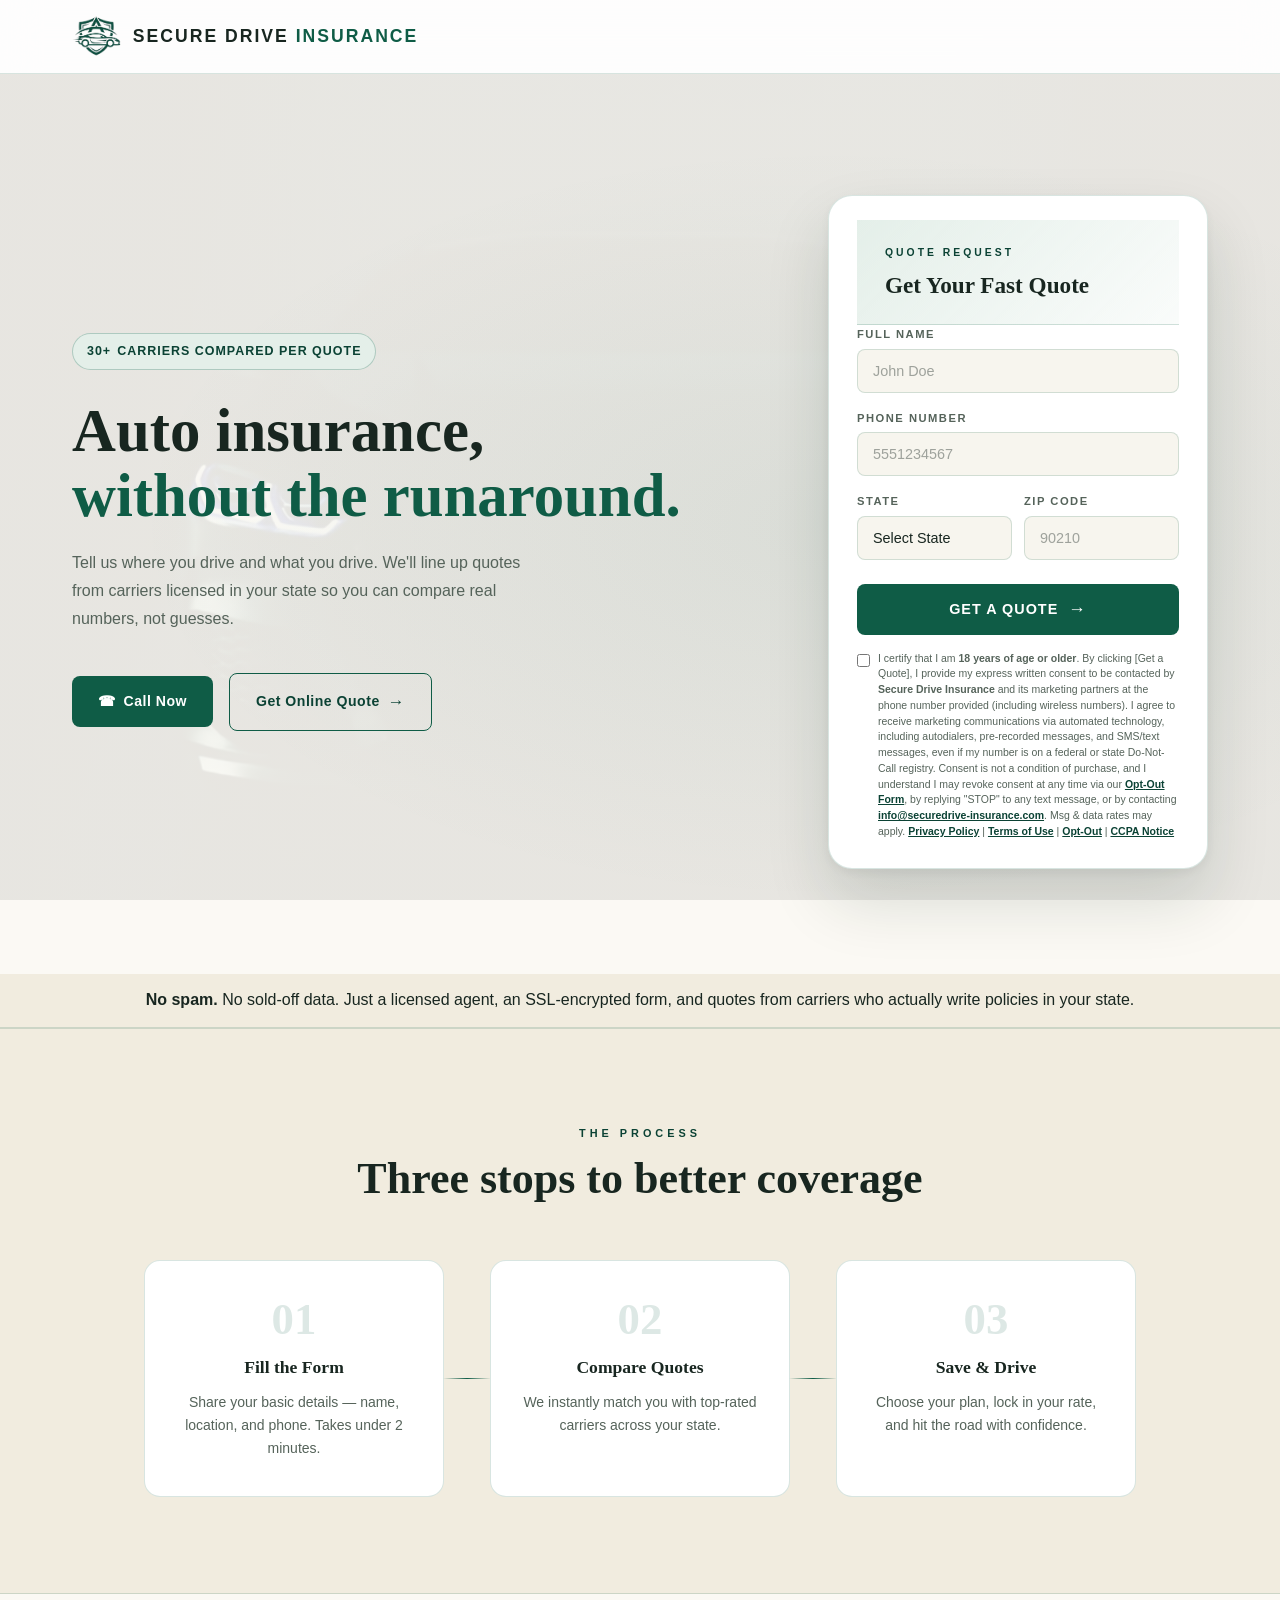
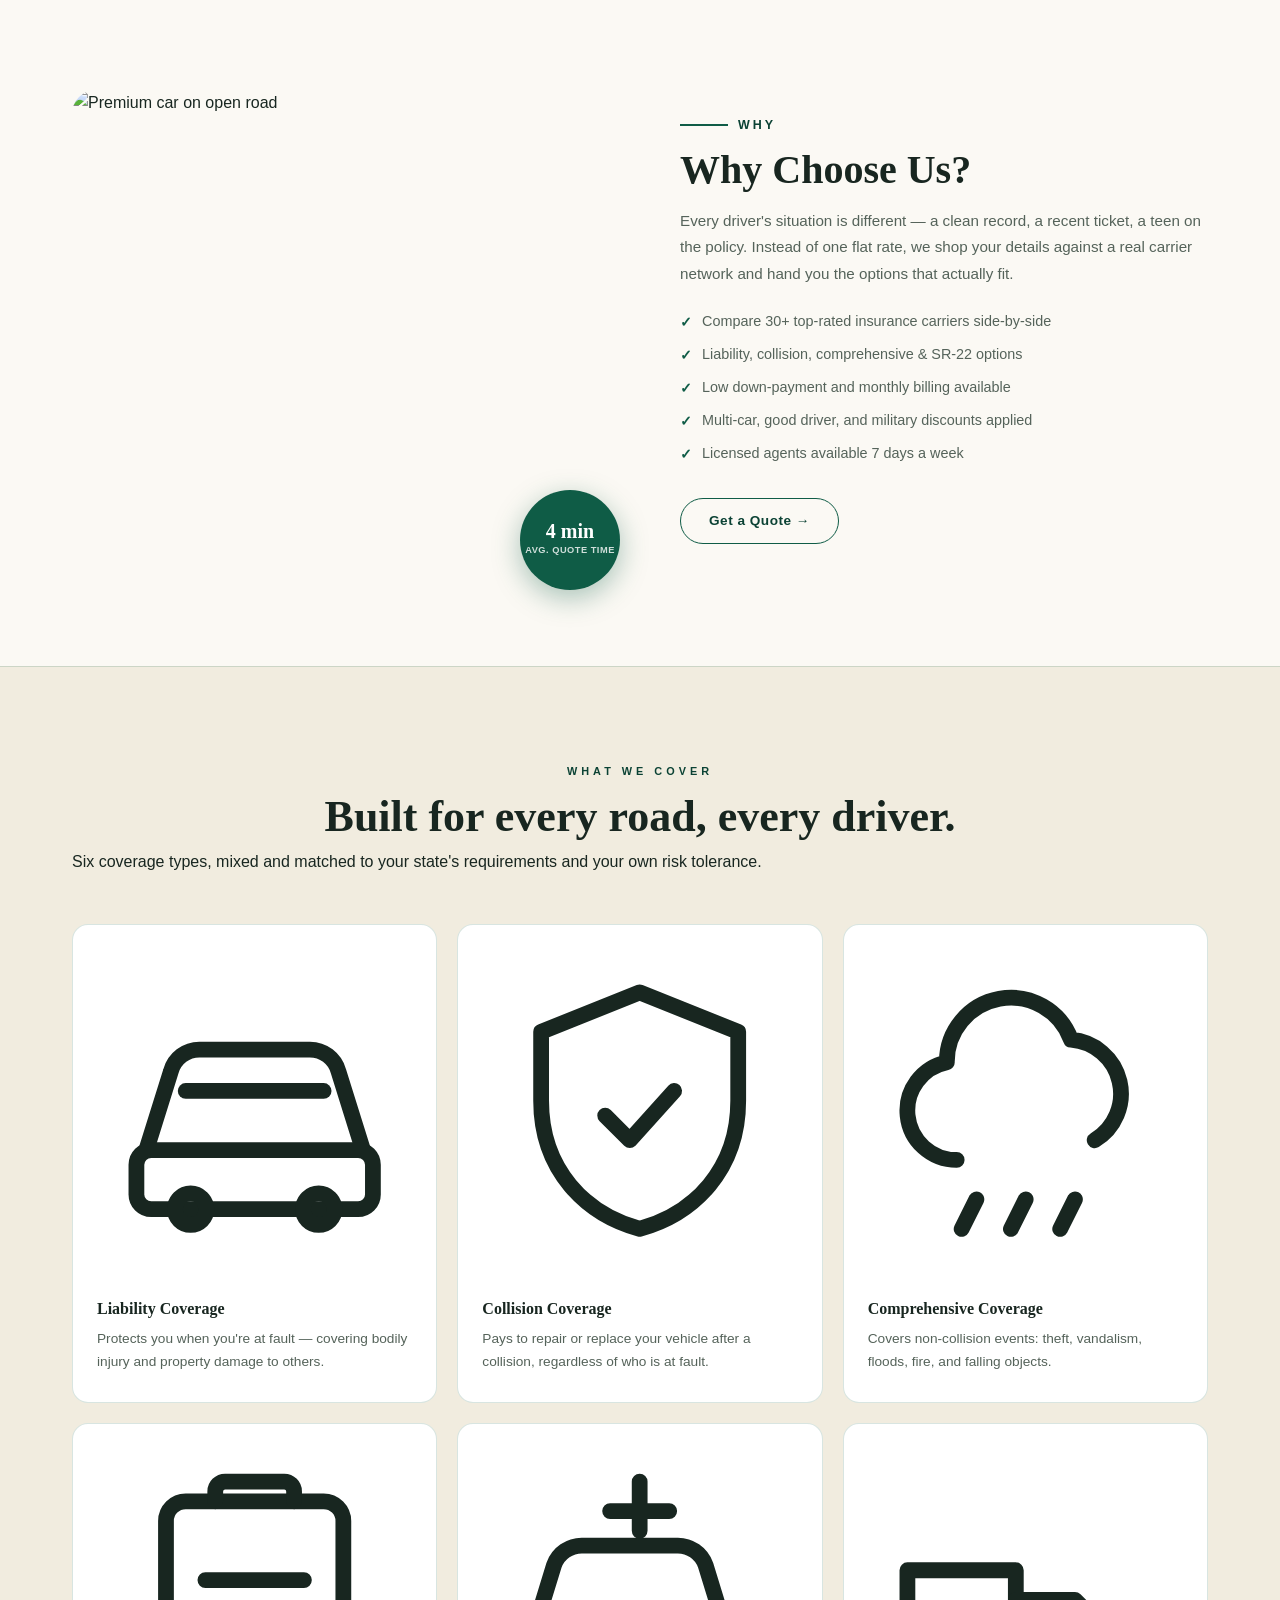
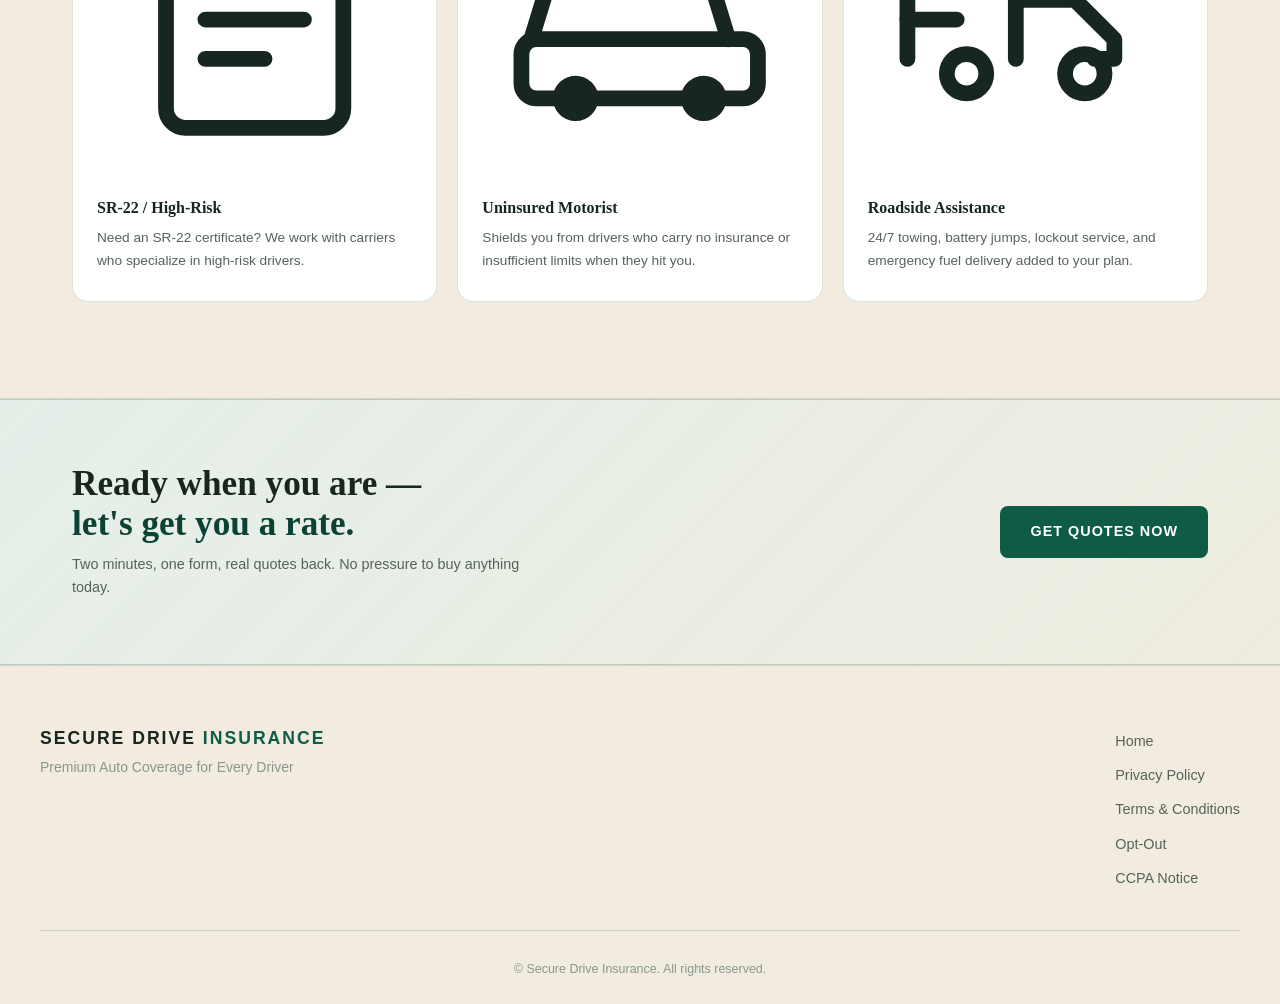
==== index.html @ 58158637 "Update index.html" ====
<!DOCTYPE html>
<html lang="en">
    <head>
        <meta charset="UTF-8" />
        <meta name="viewport" content="width=device-width, initial-scale=1.0" />
        <meta name="activeprospect-domain-verification" content="7eFKn1fE9JAy6Py2afQb+Q" />
        <meta property="og:title" content="Secure Drive Insurance" />
        <meta property="og:description" content="Get your personalized insurance quote today." />
        <meta property="og:image" content="https://securedrive-insurance.com/images/logo.png" />
        <meta property="og:url" content="https://securedrive-insurance.com" />
        <title>Secure Drive Insurance | Premium Auto Coverage</title>
        <link rel="icon" type="image/png" href="images/logo.png" />
        <link rel="preconnect" href="https://fonts.googleapis.com" />
        <link rel="preconnect" href="https://fonts.gstatic.com" crossorigin />
        <link href="https://fonts.googleapis.com/css2?family=Fraunces:ital,opsz,wght@0,9..144,400;0,9..144,600;0,9..144,700;1,9..144,500&family=Big+Shoulders+Display:wght@600;700;800&family=Work+Sans:wght@300;400;500;600;700&display=swap" rel="stylesheet" />
        <link rel="stylesheet" href="style.css" />
    </head>
    <body>

        <nav class="navbar">
            <div class="nav-inner">
                <div class="nav-brand">
                    <img src="images/logo.png" alt="SecureDrive Logo" class="nav-logo-img" />
                    <div class="logo">SECURE DRIVE<span> INSURANCE</span></div>
                </div>
            </div>
        </nav>

        <main>

        <section class="hero" id="Home">
            <div class="hero-overlay"></div>
            <div class="hero-inner">

                <div class="hero-left">
                    <div class="badge">
                        <span class="badge-num">30+</span>
                        <span class="badge-label">Carriers compared per quote</span>
                    </div>
                    <h1 class="hero-title">
                        Auto insurance,<br />
                        <span>without the runaround.</span>
                    </h1>
                    <p class="hero-sub">
                        Tell us where you drive and what you drive. We'll line up quotes from
                        carriers licensed in your state so you can compare real numbers, not guesses.
                    </p>
                    <div class="hero-buttons">
                        <a href="tel:7403019588" class="btn-call">
                            <span class="btn-icon">&#9742;</span> Call Now
                        </a>
                        <a href="#leadForm" class="btn-quote">
                            Get Online Quote <span class="btn-arrow">&#8594;</span>
                        </a>
                    </div>
                </div>

                <div class="hero-right">
                    <div class="form-container">
                        <form id="leadForm">
                            <div class="form-header">
                                <div class="form-eyebrow">Quote Request</div>
                                <h3>Get Your Fast Quote</h3>
                            </div>

                            <div class="input-group">
                                <label for="name">Full Name</label>
                                <input type="text" id="name" placeholder="John Doe" required />
                            </div>
                            <div class="input-group">
                                <label for="phone">Phone Number</label>
                                <input
                                    type="tel" id="phone" placeholder="5551234567" required
                                    pattern="\d{10}"
                                    title="Please enter exactly 10 digits (e.g., 5551234567)"
                                    minlength="10" maxlength="10"
                                />
                            </div>
                            <div class="input-row">
                                <div class="input-group">
                                    <label for="state">State</label>
                                    <select id="state" required>
                                        <option value="" disabled selected>Select State</option>
                                    </select>
                                </div>
                                <div class="input-group">
                                    <label for="zip">Zip Code</label>
                                    <input
                                        type="text" id="zip" placeholder="90210" required
                                        pattern="\d{5}"
                                        title="Please insert a valid zip code!"
                                        minlength="5" maxlength="5"
                                    />
                                </div>
                            </div>
                            <input type="hidden" id="user_ip" name="user_ip" value="">

                            <input type="hidden" name="xxTrustedFormCertUrl" id="xxTrustedFormCertUrl" value="" />
                            <input type="hidden" name="xxTrustedFormToken" id="xxTrustedFormToken_0" value="" />
                            <input type="hidden" name="xxTrustedFormPingUrl" id="xxTrustedFormPingUrl_0" value="" />

                            <input type="hidden" id="leadid_token" name="jornaya_leadid" value="" />

                            <button type="submit" class="submit-btn">
                                <span class="btn-text">Get a Quote</span>
                                <span class="btn-arrow">&#8594;</span>
                            </button>

                            <div class="disclaimer-container">
                                <input type="checkbox" id="consent" required />
                                <p class="tcpa-disclosure">
                                    I certify that I am <strong>18 years of age or older</strong>. By clicking
                                    [Get a Quote], I provide my express written consent to be
                                    contacted by <strong>Secure Drive Insurance</strong> and its
                                    marketing partners
                                    at the phone number provided
                                    (including wireless numbers). I agree to receive marketing
                                    communications via automated technology, including autodialers,
                                    pre-recorded messages, and SMS/text messages, even if my number is on
                                    a federal or state Do-Not-Call registry. Consent is not a condition of
                                    purchase, and I understand I may revoke consent at any time via our
                                    <a href="#optout" class="partners-link">Opt-Out Form</a>,
                                    by replying "STOP" to any text message, or by contacting
                                    <a href="mailto:info@securedrive-insurance.com">info@securedrive-insurance.com</a>.
                                    Msg &amp; data rates may apply.
                                    <a href="privacy.html">Privacy Policy</a> |
                                    <a href="terms.html">Terms of Use</a> |
                                    <a href="#optout" class="partners-link">Opt-Out</a> |
                                    <a href="#ccpa" class="partners-link">CCPA Notice</a>
                                </p>
                            </div>
                        </form>
                    </div>
                </div>
            </div>
        </section>

        <div class="trust-bar">
            <div class="trust-inner">
                <p><strong>No spam.</strong> No sold-off data. Just a licensed agent, an SSL-encrypted form, and quotes from carriers who actually write policies in your state.</p>
            </div>
        </div>

        <section class="how-it-works">
            <div class="section-inner">
                <div class="section-label">The Process</div>
                <h2 class="section-title">Three stops to better coverage</h2>
                <div class="steps-grid">
                    <div class="step">
                        <div class="step-num">01</div>
                        <h4>Fill the Form</h4>
                        <p>Share your basic details — name, location, and phone. Takes under 2 minutes.</p>
                    </div>
                    <div class="step-connector"></div>
                    <div class="step">
                        <div class="step-num">02</div>
                        <h4>Compare Quotes</h4>
                        <p>We instantly match you with top-rated carriers across your state.</p>
                    </div>
                    <div class="step-connector"></div>
                    <div class="step">
                        <div class="step-num">03</div>
                        <h4>Save &amp; Drive</h4>
                        <p>Choose your plan, lock in your rate, and hit the road with confidence.</p>
                    </div>
                </div>
            </div>
        </section>

        <section class="why-choose-us">
            <div class="why-inner">
                <div class="why-image-col">
                    <img
                        src="images/wus.png"
                        alt="Premium car on open road"
                        loading="lazy"
                        class="why-image"
                    />
                    <div class="why-badge">
                        <span class="why-badge-num">4 min</span>
                        <span class="why-badge-label">Avg. quote time</span>
                    </div>
                </div>
                <div class="why-text-col">
                    <div class="section-tag">
                        <span class="line"></span>
                        <span class="tag-text">Why</span>
                    </div>
                    <h2 class="why-heading">Why Choose Us?</h2>
                    <p class="why-body">
                        Every driver's situation is different — a clean record, a recent ticket,
                        a teen on the policy. Instead of one flat rate, we shop your details
                        against a real carrier network and hand you the options that actually fit.
                    </p>
                    <ul class="why-list">
                        <li><span class="check">&#10003;</span> Compare 30+ top-rated insurance carriers side-by-side</li>
                        <li><span class="check">&#10003;</span> Liability, collision, comprehensive &amp; SR-22 options</li>
                        <li><span class="check">&#10003;</span> Low down-payment and monthly billing available</li>
                        <li><span class="check">&#10003;</span> Multi-car, good driver, and military discounts applied</li>
                        <li><span class="check">&#10003;</span> Licensed agents available 7 days a week</li>
                    </ul>
                    <a href="#leadForm" class="read-more-btn">Get a Quote &rarr;</a>
                </div>
            </div>
        </section>

        <section class="coverage-section">
            <div class="section-inner">
                <div class="coverage-intro-row">
                    <div>
                        <div class="section-label">What We Cover</div>
                        <h2 class="section-title">Built for every road, every driver.</h2>
                    </div>
                    <p>Six coverage types, mixed and matched to your state's requirements and your own risk tolerance.</p>
                </div>
                <div class="coverage-grid">
                    <div class="coverage-card">
                        <div class="cc-icon" aria-hidden="true">
                            <svg viewBox="0 0 32 32" fill="none" stroke="currentColor" stroke-width="1.6" stroke-linecap="round" stroke-linejoin="round">
                                <path d="M5 20l2.5-8a3 3 0 0 1 2.9-2.2h11.2a3 3 0 0 1 2.9 2.2L27 20" />
                                <rect x="4" y="20" width="24" height="6" rx="1.5" />
                                <circle cx="9.5" cy="26" r="1.6" />
                                <circle cx="22.5" cy="26" r="1.6" />
                                <path d="M9 14h14" />
                            </svg>
                        </div>
                        <h4>Liability Coverage</h4>
                        <p>Protects you when you're at fault — covering bodily injury and property damage to others.</p>
                    </div>
                    <div class="coverage-card">
                        <div class="cc-icon" aria-hidden="true">
                            <svg viewBox="0 0 32 32" fill="none" stroke="currentColor" stroke-width="1.6" stroke-linecap="round" stroke-linejoin="round">
                                <path d="M16 4l10 4v7c0 7-4.5 11.5-10 13-5.5-1.5-10-6-10-13V8z" />
                                <path d="M12.5 16.5l2.5 2.5 4.5-5" />
                            </svg>
                        </div>
                        <h4>Collision Coverage</h4>
                        <p>Pays to repair or replace your vehicle after a collision, regardless of who is at fault.</p>
                    </div>
                    <div class="coverage-card">
                        <div class="cc-icon" aria-hidden="true">
                            <svg viewBox="0 0 32 32" fill="none" stroke="currentColor" stroke-width="1.6" stroke-linecap="round" stroke-linejoin="round">
                                <path d="M9 21a5 5 0 0 1-1-9.9 6.5 6.5 0 0 1 12.6-2.3A5.5 5.5 0 0 1 23 19" />
                                <path d="M11 25l-1.5 3M16 25l-1.5 3M21 25l-1.5 3" />
                            </svg>
                        </div>
                        <h4>Comprehensive Coverage</h4>
                        <p>Covers non-collision events: theft, vandalism, floods, fire, and falling objects.</p>
                    </div>
                    <div class="coverage-card">
                        <div class="cc-icon" aria-hidden="true">
                            <svg viewBox="0 0 32 32" fill="none" stroke="currentColor" stroke-width="1.6" stroke-linecap="round" stroke-linejoin="round">
                                <rect x="7" y="5" width="18" height="23" rx="2" />
                                <path d="M12 5V4a1 1 0 0 1 1-1h6a1 1 0 0 1 1 1v1" />
                                <path d="M11 13h10M11 17h10M11 21h6" />
                            </svg>
                        </div>
                        <h4>SR-22 / High-Risk</h4>
                        <p>Need an SR-22 certificate? We work with carriers who specialize in high-risk drivers.</p>
                    </div>
                    <div class="coverage-card">
                        <div class="cc-icon" aria-hidden="true">
                            <svg viewBox="0 0 32 32" fill="none" stroke="currentColor" stroke-width="1.6" stroke-linecap="round" stroke-linejoin="round">
                                <path d="M5 19l2.3-7.5A3 3 0 0 1 10.2 9.5h9.6a3 3 0 0 1 2.9 2l2.3 7.5" />
                                <rect x="4" y="19" width="24" height="6" rx="1.5" />
                                <circle cx="9.5" cy="25" r="1.5" />
                                <circle cx="22.5" cy="25" r="1.5" />
                                <path d="M16 3v5M13 6h6" />
                            </svg>
                        </div>
                        <h4>Uninsured Motorist</h4>
                        <p>Shields you from drivers who carry no insurance or insufficient limits when they hit you.</p>
                    </div>
                    <div class="coverage-card">
                        <div class="cc-icon" aria-hidden="true">
                            <svg viewBox="0 0 32 32" fill="none" stroke="currentColor" stroke-width="1.6" stroke-linecap="round" stroke-linejoin="round">
                                <path d="M4 21V12h11v9" />
                                <path d="M15 15h6l4 4v2h-2" />
                                <circle cx="10" cy="22.5" r="2" />
                                <circle cx="22" cy="22.5" r="2" />
                                <path d="M4 17h5" />
                            </svg>
                        </div>
                        <h4>Roadside Assistance</h4>
                        <p>24/7 towing, battery jumps, lockout service, and emergency fuel delivery added to your plan.</p>
                    </div>
                </div>
            </div>
        </section>

        <section class="cta-banner">
            <div class="cta-banner-inner">
                <div class="cta-banner-text">
                    <h2>Ready when you are —<br /><span>let's get you a rate.</span></h2>
                    <p>Two minutes, one form, real quotes back. No pressure to buy anything today.</p>
                </div>
                <div class="cta-banner-actions">
                    <a href="#leadForm" class="btn-primary">Get Quotes Now</a>
                </div>
            </div>
        </section>

        </main>

        <footer class="main-footer">
            <div class="footer-container">
                <div class="footer-brand">
                    <div class="logo">SECURE DRIVE<span> INSURANCE</span></div>
                    <p>Premium Auto Coverage for Every Driver</p>
                </div>
                <div class="footer-links">
                    <a href="#Home">Home</a>
                    <a href="privacy.html">Privacy Policy</a>
                    <a href="terms.html">Terms &amp; Conditions</a>
                    <a href="#optout">Opt-Out</a>
                    <a href="#ccpa">CCPA Notice</a>
                </div>
            </div>
            <div class="footer-bottom">
                <p>&copy; Secure Drive Insurance. All rights reserved. </p>
            </div>
        </footer>

        <div id="legalModal" class="modal">
            <div class="modal-content">
                <span class="close-btn">&times;</span>
                <div id="modalBody"></div>
            </div>
        </div>

        <noscript><img src="https://api.trustedform.com/ns.gif" alt="" /></noscript>

        <noscript>
            <img src="https://createid.jornaya.com/noscript.gif?app_key=YOUR_CAMPAIGN_KEY" style="display:none;" alt="" />
        </noscript>

        <script data-cfasync="false" src="/cdn-cgi/scripts/5c5dd728/cloudflare-static/email-decode.min.js"></script><script src="script.js"></script>
    <script defer src="https://static.cloudflareinsights.com/beacon.min.js/v4513226cdae34746b4dedf0b4dfa099e1781791509496" integrity="sha512-ZE9pZaUXND66v380QUtch/5sE9tPFh2zg45pR2PB0CVkCtOREv2AJKkSidISWkysEuQ0EH8faUU5du78bx87UQ==" data-cf-beacon='{"version":"2024.11.0","token":"a89002147d5f42ea9d8d5845d06a3f2c","r":1,"server_timing":{"name":{"cfCacheStatus":true,"cfEdge":true,"cfExtPri":true,"cfL4":true,"cfOrigin":true,"cfSpeedBrain":true},"location_startswith":null}}' crossorigin="anonymous"></script>
</body>
</html>
---- style.css ----
/* =============================================
   SECUREDRIVE INSURANCE
   Palette: warm ivory #FBF9F4 · deep emerald #0F5C46
   ============================================= */

:root {
    --primary:       #0F5C46;
    --primary-dark:  #0B4234;
    --primary-tint:  #E4EFE9;
    --bg:            #FBF9F4;
    --bg-alt:        #F1ECDF;
    --panel:         #FFFFFF;
    --ink:           #182620;
    --muted:         #55635A;
    --dim:           #8B9690;
    --border:        rgba(15, 92, 70, 0.16);
    --radius-sm:     8px;
    --radius-md:     16px;
    --radius-lg:     24px;
    --font-display:  'Playfair Display', Georgia, serif;
    --font-body:     'DM Sans', -apple-system, BlinkMacSystemFont, 'Segoe UI', sans-serif;
    --transition:    all 0.3s ease;
}

/* ── RESET ───────────────────────────────────── */
*, *::before, *::after {
    margin: 0;
    padding: 0;
    box-sizing: border-box;
}

html { scroll-behavior: smooth; }

body {
    background-color: var(--bg);
    background-image:
        linear-gradient(rgba(251, 249, 244, 0.92), rgba(251, 249, 244, 0.92)),
        url('images/image.png');
    background-attachment: fixed;
    background-size: cover;
    background-position: center;
    color: var(--ink);
    font-family: var(--font-body);
    font-weight: 400;
    line-height: 1.65;
    overflow-x: hidden;
    min-height: 100vh;
}

/* ── NAVBAR ──────────────────────────────────── */
.navbar {
    position: sticky;
    top: 0;
    z-index: 200;
    background: rgba(255, 255, 255, 0.92);
    backdrop-filter: blur(18px);
    -webkit-backdrop-filter: blur(18px);
    border-bottom: 1px solid var(--border);
}

.nav-inner {
    max-width: 1200px;
    margin: 0 auto;
    padding: 0.9rem 2rem;
    display: flex;
    align-items: center;
    justify-content: space-between;
    gap: 1rem;
}

.nav-brand {
    display: flex;
    align-items: center;
    gap: 12px;
}

.nav-logo-img {
    height: 44px;
    width: auto;
    display: block;
}

.logo {
    font-family: var(--font-body);
    font-size: 1.1rem;
    font-weight: 800;
    letter-spacing: 2px;
    text-transform: uppercase;
    color: var(--ink);
    line-height: 1;
}

.logo span { color: var(--primary); }

.nav-phone {
    font-size: 0.88rem;
    font-weight: 700;
    color: var(--primary-dark);
    text-decoration: none;
    letter-spacing: 0.5px;
    transition: var(--transition);
    white-space: nowrap;
}

.nav-phone:hover { color: var(--primary); }

/* ── HERO ────────────────────────────────────── */
.hero {
    position: relative;
    min-height: 100vh;
    display: flex;
    align-items: center;
}

.hero-overlay {
    position: absolute;
    inset: 0;
    background: radial-gradient(ellipse at 65% 50%, rgba(15, 92, 70, 0.06) 0%, transparent 60%);
    pointer-events: none;
}

.hero-inner {
    max-width: 1200px;
    width: 100%;
    margin: 0 auto;
    padding: 5rem 2rem 4rem;
    display: flex;
    align-items: center;
    gap: 4rem;
    position: relative;
    z-index: 2;
    flex-wrap: wrap;
}

/* Hero Left */
.hero-left {
    flex: 1.1;
    min-width: 300px;
    animation: fadeUp 0.8s ease both;
}

.badge {
    display: inline-flex;
    align-items: center;
    gap: 6px;
    background: var(--primary-tint);
    border: 1px solid rgba(15, 92, 70, 0.25);
    color: var(--primary-dark);
    font-size: 0.78rem;
    letter-spacing: 1px;
    text-transform: uppercase;
    padding: 7px 14px;
    border-radius: 100px;
    margin-bottom: 1.75rem;
    font-weight: 600;
}

.hero-title {
    font-family: var(--font-display);
    font-size: clamp(2.6rem, 5vw, 3.8rem);
    font-weight: 900;
    line-height: 1.08;
    margin-bottom: 1.25rem;
    color: var(--ink);
}

.hero-title span { color: var(--primary); }

.hero-sub {
    font-size: 1rem;
    color: var(--muted);
    max-width: 480px;
    margin-bottom: 2.5rem;
    line-height: 1.75;
}

/* Hero Buttons */
.hero-buttons {
    display: flex;
    align-items: center;
    justify-content: flex-start;
    gap: 1rem;
    flex-wrap: wrap;
}

.btn-call,
.btn-quote {
    display: inline-flex;
    align-items: center;
    justify-content: center;
    gap: 8px;
    padding: 14px 26px;
    border-radius: var(--radius-sm);
    font-family: var(--font-body);
    font-weight: 700;
    font-size: 0.88rem;
    letter-spacing: 0.5px;
    text-decoration: none;
    transition: var(--transition);
    white-space: nowrap;
}

.btn-call {
    background: var(--primary);
    color: #ffffff;
}

.btn-call:hover {
    background: var(--primary-dark);
    transform: translateY(-2px);
    box-shadow: 0 8px 24px rgba(15, 92, 70, 0.28);
}

.btn-quote {
    background: transparent;
    border: 1px solid var(--primary);
    color: var(--primary-dark);
}

.btn-quote:hover {
    background: var(--primary-tint);
    transform: translateY(-2px);
}

.btn-quote .btn-arrow {
    font-size: 1.05rem;
    transition: transform 0.3s;
}

.btn-quote:hover .btn-arrow {
    transform: translateX(4px);
}

/* Hero Right — Form */
.hero-right {
    flex: 0 0 380px;
    max-width: 100%;
    animation: fadeUp 0.8s 0.12s ease both;
}

.form-container {
    background: var(--panel);
    border: 1px solid var(--border);
    border-radius: var(--radius-lg);
    overflow: hidden;
    box-shadow: 0 32px 64px rgba(15, 40, 30, 0.14), 0 4px 12px rgba(15, 40, 30, 0.06);
}

.form-header {
    background: linear-gradient(135deg, var(--primary-tint) 0%, rgba(228, 239, 233, 0.2) 100%);
    border-bottom: 1px solid var(--border);
    padding: 1.5rem 1.75rem 1.25rem;
}

.form-eyebrow {
    font-size: 0.65rem;
    letter-spacing: 3px;
    text-transform: uppercase;
    color: var(--primary-dark);
    margin-bottom: 5px;
    font-weight: 600;
}

h3 {
    font-family: var(--font-display);
    font-size: 1.45rem;
    font-weight: 700;
    color: var(--ink);
    text-align: left;
}

form { padding: 1.5rem 1.75rem 1.75rem; }

label {
    display: block;
    font-size: 0.7rem;
    letter-spacing: 1.5px;
    text-transform: uppercase;
    color: var(--muted);
    margin-bottom: 5px;
    font-weight: 600;
}

.input-group { margin-bottom: 1rem; }

.input-row {
    display: grid;
    grid-template-columns: 1fr 1fr;
    gap: 0.75rem;
}

input, select {
    width: 100%;
    padding: 13px 15px;
    background: #F7F5EE;
    border: 1px solid var(--border);
    border-radius: var(--radius-sm);
    font-size: 0.9rem;
    font-family: var(--font-body);
    color: var(--ink);
    transition: var(--transition);
    outline: none;
    appearance: none;
    -webkit-appearance: none;
}

input::placeholder { color: rgba(24, 38, 32, 0.4); }
select:not(:invalid) { color: var(--ink); }
select option { background: #ffffff; color: var(--ink); }

input:focus, select:focus {
    border-color: var(--primary);
    background: var(--primary-tint);
    color: var(--ink);
}

input:focus:invalid {
    border-color: #c0392b;
    background: rgba(192, 57, 43, 0.06);
}

input:focus:valid {
    border-color: var(--primary);
}

.submit-btn {
    width: 100%;
    padding: 15px;
    background: var(--primary);
    color: #ffffff;
    border: none;
    border-radius: var(--radius-sm);
    font-family: var(--font-body);
    font-weight: 700;
    font-size: 0.9rem;
    letter-spacing: 1px;
    text-transform: uppercase;
    cursor: pointer;
    transition: var(--transition);
    display: flex;
    align-items: center;
    justify-content: center;
    gap: 10px;
    margin-top: 0.5rem;
    margin-bottom: 1rem;
}

.submit-btn:hover {
    background: var(--primary-dark);
    transform: translateY(-2px);
    box-shadow: 0 8px 24px rgba(15, 92, 70, 0.28);
}

.submit-btn:active { transform: translateY(0); }

.btn-arrow { font-size: 1.1rem; transition: transform 0.3s; }
.submit-btn:hover .btn-arrow { transform: translateX(4px); }

.disclaimer-container {
    display: flex;
    align-items: flex-start;
    gap: 8px;
}

#consent {
    width: 13px !important;
    height: 13px !important;
    flex-shrink: 0;
    margin-top: 3px;
    cursor: pointer;
    appearance: auto !important;
    -webkit-appearance: auto !important;
    accent-color: var(--primary);
}

.tcpa-disclosure {
    font-size: 10.5px;
    line-height: 1.5;
    color: var(--muted);
    margin: 0;
}

.tcpa-disclosure a {
    color: var(--primary-dark);
    text-decoration: underline;
    font-weight: 600;
}

.partners-link {
    color: var(--primary-dark);
    font-weight: 700;
    text-decoration: underline;
}

.partners-link:hover { color: var(--primary); }

/* ── TRUST BAR ───────────────────────────────── */
.trust-bar {
    background: var(--bg-alt);
    border-bottom: 1px solid var(--border);
    padding: 0.85rem 2rem;
}

.trust-inner {
    max-width: 1200px;
    margin: 0 auto;
    display: flex;
    align-items: center;
    justify-content: center;
    gap: 2rem;
    flex-wrap: wrap;
}

.trust-inner span {
    font-size: 0.75rem;
    letter-spacing: 1.5px;
    text-transform: uppercase;
    color: var(--muted);
    font-weight: 600;
    white-space: nowrap;
}

/* ── SHARED SECTION STYLES ───────────────────── */
.section-inner {
    max-width: 1200px;
    margin: 0 auto;
    padding: 6rem 2rem;
}

.section-label {
    font-size: 0.68rem;
    letter-spacing: 4px;
    text-transform: uppercase;
    color: var(--primary-dark);
    font-weight: 700;
    margin-bottom: 0.75rem;
    text-align: center;
}

.section-title {
    font-family: var(--font-display);
    font-size: clamp(1.9rem, 3.5vw, 2.75rem);
    font-weight: 900;
    color: var(--ink);
    line-height: 1.1;
    margin-bottom: 0.5rem;
    text-align: center;
}

/* ── HOW IT WORKS ────────────────────────────── */
.how-it-works {
    background: var(--bg-alt);
    border-top: 1px solid var(--border);
    border-bottom: 1px solid var(--border);
}

.steps-grid {
    display: flex;
    align-items: stretch;
    justify-content: center;
    gap: 0;
    margin-top: 3.5rem;
    flex-wrap: wrap;
}

.step {
    flex: 1;
    min-width: 200px;
    max-width: 300px;
    padding: 2.25rem 1.75rem;
    background: var(--panel);
    border: 1px solid var(--border);
    border-radius: var(--radius-md);
    transition: var(--transition);
    text-align: center;
}

.step:hover {
    border-color: rgba(15, 92, 70, 0.35);
    background: var(--primary-tint);
    transform: translateY(-4px);
}

.step-num {
    font-family: var(--font-display);
    font-size: 2.8rem;
    font-weight: 900;
    color: rgba(15, 92, 70, 0.14);
    line-height: 1;
    margin-bottom: 0.75rem;
}

.step h4 {
    font-family: var(--font-display);
    font-size: 1.1rem;
    color: var(--ink);
    margin-bottom: 0.5rem;
    font-weight: 700;
}

.step p { color: var(--muted); font-size: 0.875rem; line-height: 1.65; }

.step-connector {
    width: 48px;
    height: 1px;
    background: linear-gradient(90deg, transparent, var(--primary), transparent);
    flex-shrink: 0;
    align-self: center;
    margin: 0 -1px;
}

/* ── WHY CHOOSE US ───────────────────────────── */
.why-choose-us {
    max-width: 1200px;
    margin: 0 auto;
    padding: 6rem 2rem;
}

.why-inner {
    display: grid;
    grid-template-columns: 1fr 1fr;
    gap: 5rem;
    align-items: center;
}

.why-image-col { position: relative; }

.why-image {
    width: 100%;
    height: 480px;
    object-fit: cover;
    border-radius: var(--radius-lg);
    display: block;
    filter: saturate(1.02) brightness(1.02);
}

.why-badge {
    position: absolute;
    bottom: -1.25rem;
    right: -1.25rem;
    background: var(--primary);
    color: #ffffff;
    border-radius: 50%;
    width: 100px;
    height: 100px;
    display: flex;
    flex-direction: column;
    align-items: center;
    justify-content: center;
    box-shadow: 0 8px 28px rgba(15, 92, 70, 0.35);
}

.why-badge-num {
    font-family: var(--font-display);
    font-size: 1.25rem;
    font-weight: 900;
    line-height: 1;
    color: #ffffff;
}

.why-badge-label {
    font-size: 0.58rem;
    letter-spacing: 0.5px;
    text-align: center;
    color: rgba(255, 255, 255, 0.8);
    text-transform: uppercase;
    font-weight: 700;
    margin-top: 2px;
}

.section-tag {
    display: flex;
    align-items: center;
    gap: 10px;
    margin-bottom: 0.75rem;
}

.section-tag .line {
    width: 48px;
    height: 2px;
    background: var(--primary);
    flex-shrink: 0;
}

.section-tag .tag-text {
    color: var(--primary-dark);
    font-weight: 700;
    font-size: 0.78rem;
    letter-spacing: 3px;
    text-transform: uppercase;
}

.why-heading {
    font-family: var(--font-display);
    font-size: clamp(2rem, 3.5vw, 2.5rem);
    font-weight: 900;
    color: var(--ink);
    line-height: 1.1;
    margin-bottom: 1rem;
}

.why-body {
    color: var(--muted);
    line-height: 1.75;
    margin-bottom: 1.5rem;
    font-size: 0.95rem;
}

.why-list {
    list-style: none;
    margin-bottom: 2rem;
}

.why-list li {
    display: flex;
    align-items: flex-start;
    gap: 10px;
    margin-bottom: 0.65rem;
    font-size: 0.9rem;
    color: var(--muted);
    line-height: 1.5;
}

.check {
    color: var(--primary);
    font-weight: 700;
    flex-shrink: 0;
    margin-top: 1px;
}

.read-more-btn {
    display: inline-block;
    padding: 11px 28px;
    border: 1px solid var(--primary);
    color: var(--primary-dark);
    text-decoration: none;
    border-radius: 100px;
    font-size: 0.85rem;
    font-weight: 700;
    letter-spacing: 0.5px;
    transition: var(--transition);
}

.read-more-btn:hover {
    background: var(--primary);
    color: #ffffff;
    transform: translateY(-2px);
}

/* ── COVERAGE SECTION ────────────────────────── */
.coverage-section {
    background: var(--bg-alt);
    border-top: 1px solid var(--border);
    border-bottom: 1px solid var(--border);
}

.coverage-grid {
    display: grid;
    grid-template-columns: repeat(3, 1fr);
    gap: 1.25rem;
    margin-top: 3rem;
}

.coverage-card {
    background: var(--panel);
    border: 1px solid var(--border);
    border-radius: var(--radius-md);
    padding: 1.75rem 1.5rem;
    transition: var(--transition);
    position: relative;
    overflow: hidden;
}

.coverage-card::before {
    content: '';
    position: absolute;
    top: 0; left: 0; right: 0;
    height: 2px;
    background: linear-gradient(90deg, transparent, var(--primary), transparent);
    opacity: 0;
    transition: opacity 0.3s;
}

.coverage-card:hover {
    border-color: rgba(15, 92, 70, 0.35);
    background: var(--primary-tint);
    transform: translateY(-4px);
}

.coverage-card:hover::before { opacity: 1; }

.cc-icon {
    font-size: 1.75rem;
    margin-bottom: 0.85rem;
    display: block;
}

.coverage-card h4 {
    font-family: var(--font-display);
    font-size: 1rem;
    color: var(--ink);
    margin-bottom: 0.4rem;
    font-weight: 700;
}

.coverage-card p { font-size: 0.855rem; color: var(--muted); line-height: 1.65; }

/* ── CTA BANNER ──────────────────────────────── */
.cta-banner {
    background:
        linear-gradient(135deg, var(--primary-tint) 0%, rgba(228, 239, 233, 0.15) 100%),
        var(--bg-alt);
    border-top: 1px solid rgba(15, 92, 70, 0.22);
    border-bottom: 1px solid rgba(15, 92, 70, 0.22);
}

.cta-banner-inner {
    max-width: 1200px;
    margin: 0 auto;
    padding: 4rem 2rem;
    display: flex;
    align-items: center;
    justify-content: space-between;
    gap: 2.5rem;
    flex-wrap: wrap;
}

.cta-banner-text h2 {
    font-family: var(--font-display);
    font-size: clamp(1.6rem, 3vw, 2.2rem);
    font-weight: 900;
    color: var(--ink);
    line-height: 1.15;
    margin-bottom: 0.5rem;
}

.cta-banner-text h2 span { color: var(--primary-dark); }

.cta-banner-text p { color: var(--muted); font-size: 0.9rem; max-width: 480px; }

.cta-banner-actions {
    display: flex;
    flex-direction: column;
    align-items: center;
    gap: 1rem;
    flex-shrink: 0;
}

.phone-number {
    font-size: 1.75rem;
    font-weight: 800;
    color: var(--primary-dark);
    letter-spacing: 0.5px;
    white-space: nowrap;
}

.btn-primary {
    display: inline-block;
    padding: 14px 30px;
    background: var(--primary);
    color: #ffffff;
    font-family: var(--font-body);
    font-weight: 700;
    font-size: 0.9rem;
    letter-spacing: 1px;
    text-transform: uppercase;
    text-decoration: none;
    border-radius: var(--radius-sm);
    transition: var(--transition);
    white-space: nowrap;
}

.btn-primary:hover {
    background: var(--primary-dark);
    transform: translateY(-2px);
    box-shadow: 0 8px 24px rgba(15, 92, 70, 0.28);
}

/* ── FOOTER ──────────────────────────────────── */
.main-footer {
    background: var(--bg-alt);
    padding: 4rem 2rem 1.5rem;
    border-top: 1px solid var(--border);
}

.footer-container {
    max-width: 1200px;
    margin: 0 auto;
    display: flex;
    justify-content: space-between;
    align-items: flex-start;
    flex-wrap: wrap;
    gap: 2.5rem;
    padding-bottom: 2.5rem;
    border-bottom: 1px solid var(--border);
}

.footer-brand .logo { margin-bottom: 0.5rem; }

.footer-brand p {
    color: var(--dim);
    font-size: 0.875rem;
    margin-top: 0.4rem;
}

.footer-links {
    display: flex;
    flex-direction: column;
    gap: 0.65rem;
}

.footer-links a {
    color: var(--muted);
    text-decoration: none;
    font-size: 0.9rem;
    transition: color 0.2s;
    width: fit-content;
}

.footer-links a:hover { color: var(--primary-dark); }

.footer-bottom {
    max-width: 1200px;
    margin: 1.75rem auto 0;
    text-align: center;
}

.footer-bottom p {
    color: var(--dim);
    font-size: 0.78rem;
    line-height: 1.65;
}

/* ── MODAL ───────────────────────────────────── */
body.modal-open {
    overflow: hidden;
}

body.modal-open main,
body.modal-open .navbar,
body.modal-open footer {
    filter: blur(8px);
    transition: filter 0.3s ease;
}

.modal {
    display: none;
    position: fixed;
    inset: 0;
    z-index: 1000;
    background: rgba(24, 38, 32, 0.55);
    align-items: center;
    justify-content: center;
    opacity: 0;
    transition: opacity 0.3s ease;
}

#legalModal {
    overflow-y: auto;
    scrollbar-width: none;
    -ms-overflow-style: none;
}
#legalModal::-webkit-scrollbar { display: none; }

.modal.active {
    display: flex;
    opacity: 1;
    pointer-events: auto;
}

.modal-content {
    background: #ffffff;
    color: #1d1d1f;
    padding: 3rem;
    border-radius: var(--radius-lg);
    width: 90%;
    max-width: 700px;
    max-height: 85vh;
    overflow-y: auto;
    position: relative;
    box-shadow: 0 30px 60px rgba(15, 40, 30, 0.28);
}

.modal-content h2 {
    font-family: var(--font-display);
    font-size: 1.75rem;
    color: #1d1d1f;
    margin-bottom: 0.5rem;
}

.modal-content h3 {
    font-family: var(--font-display);
    font-size: 1.05rem;
    color: var(--primary-dark);
    margin: 1.5rem 0 0.4rem;
    text-align: left;
    font-size: 1rem;
}

.modal-content p, .modal-content li {
    font-size: 0.88rem;
    color: #3a3a3a;
    line-height: 1.7;
}

.modal-content ul { padding-left: 1.25rem; margin: 0.5rem 0 0.75rem; }
.modal-content li { margin-bottom: 0.3rem; }
.modal-content a { color: var(--primary-dark); }

.modal-content::-webkit-scrollbar { width: 6px; }
.modal-content::-webkit-scrollbar-track { background: #f0f0f0; border-radius: 10px; }
.modal-content::-webkit-scrollbar-thumb { background: #ccc; border-radius: 10px; }

.close-btn {
    position: absolute;
    top: 18px;
    right: 22px;
    font-size: 1.8rem;
    cursor: pointer;
    color: #aaa;
    line-height: 1;
    transition: color 0.2s;
}
.close-btn:hover { color: #1d1d1f; }

/* ── OPT-OUT FORM (inside modal) ─────────────── */
.optout-intro {
    background: var(--primary-tint);
    border: 1px solid var(--border);
    border-radius: var(--radius-sm);
    padding: 0.9rem 1.1rem;
    font-size: 0.85rem;
    color: var(--ink);
    margin: 1rem 0 1.5rem;
}

.optout-intro strong { color: var(--primary-dark); }

.optout-form .input-group {
    margin-bottom: 1rem;
}

.optout-form label {
    color: var(--muted);
}

.optout-form input {
    background: #F7F5EE;
}

.optout-submit-btn {
    width: 100%;
    padding: 14px;
    background: var(--primary);
    color: #ffffff;
    border: none;
    border-radius: var(--radius-sm);
    font-family: var(--font-body);
    font-weight: 700;
    font-size: 0.88rem;
    letter-spacing: 1px;
    text-transform: uppercase;
    cursor: pointer;
    transition: var(--transition);
    margin-top: 0.5rem;
}

.optout-submit-btn:hover {
    background: var(--primary-dark);
    transform: translateY(-2px);
    box-shadow: 0 8px 24px rgba(15, 92, 70, 0.28);
}

.optout-confirmation {
    display: none;
    background: var(--primary-tint);
    border: 1px solid rgba(15, 92, 70, 0.3);
    border-radius: var(--radius-sm);
    padding: 1rem 1.1rem;
    font-size: 0.85rem;
    color: var(--primary-dark);
    font-weight: 600;
    margin-top: 1rem;
}

.optout-confirmation.active { display: block; }

/* ── CCPA NOTICE (inside modal) ──────────────── */
.ccpa-badge {
    display: inline-block;
    background: var(--primary-tint);
    color: var(--primary-dark);
    font-size: 0.68rem;
    font-weight: 700;
    letter-spacing: 1.5px;
    text-transform: uppercase;
    padding: 5px 12px;
    border-radius: 100px;
    margin-bottom: 0.75rem;
}

/* ── ANIMATIONS ──────────────────────────────── */
@keyframes fadeUp {
    from { opacity: 0; transform: translateY(22px); }
    to   { opacity: 1; transform: translateY(0); }
}

/* ── RESPONSIVE ──────────────────────────────── */

/* Tablet */
@media (max-width: 1024px) {
    .hero-inner      { gap: 2.5rem; }
    .why-inner       { gap: 3rem; }
    .coverage-grid   { grid-template-columns: repeat(2, 1fr); }
    .hero-right      { flex: 0 0 350px; }
}

/* Mobile */
@media (max-width: 768px) {
    body { background-attachment: scroll; }

    .nav-phone { display: none; }

    .hero-inner {
        flex-direction: column;
        padding: 3rem 1.25rem 2.5rem;
        gap: 2rem;
        text-align: center;
    }

    .hero-left { text-align: center; }
    .badge    { margin: 0 auto 1.5rem; }
    .hero-sub { margin: 0 auto 2rem; }

    .hero-buttons {
        justify-content: center;
        width: 100%;
    }

    .hero-right { width: 100%; flex: unset; }
    .form-container { max-width: 100%; }

    .steps-grid {
        flex-direction: column;
        align-items: center;
        gap: 0.75rem;
    }

    .step { max-width: 100%; width: 100%; }

    .step-connector {
        width: 1px;
        height: 28px;
        margin: 0 auto;
    }

    .why-choose-us { padding: 4rem 1.25rem; }

    .why-inner {
        grid-template-columns: 1fr;
        gap: 2.5rem;
    }

    .why-image { height: 280px; }
    .why-badge { right: 0; bottom: -1rem; }
    .why-text-col { text-align: center; }

    .section-tag { justify-content: center; }
    .why-list li { text-align: left; }

    .coverage-grid { grid-template-columns: 1fr; }

    .cta-banner-inner {
        flex-direction: column;
        text-align: center;
    }

    .cta-banner-text p { margin: 0 auto; }

    .footer-container {
        flex-direction: column;
        text-align: center;
        align-items: center;
    }
    .footer-links { align-items: center; }

    .modal-content { padding: 2rem 1.25rem; }

    .input-row { grid-template-columns: 1fr; }
}

/* Small mobile */
@media (max-width: 480px) {
    .logo { font-size: 0.9rem; letter-spacing: 1px; }
    .nav-logo-img { height: 36px; }
    .hero-title { font-size: 2.2rem; }
    .submit-btn { font-size: 0.85rem; }
    .phone-number { font-size: 1.5rem; }
    .modal-content { width: 95%; padding: 1.5rem 1rem; }
    .section-inner { padding: 4rem 1.25rem; }

    .hero-buttons { flex-direction: column; }
    .btn-call, .btn-quote { width: 100%; }
}

/* =============================================
   CLICK-TO-CALL PANEL (used on /quotes)
   Sits inside the same .form-container/.form-header
   shell as the lead form, so it inherits the card
   shadow, radius, and header treatment for free.
   ============================================= */

.call-card-body {
    padding: 1.75rem;
    text-align: center;
}

.call-card-sub {
    color: var(--muted);
    font-size: 0.9rem;
    line-height: 1.65;
    margin-bottom: 1.5rem;
}

.call-card-number {
    display: block;
    font-family: var(--font-display);
    font-size: 2rem;
    font-weight: 900;
    color: var(--primary-dark);
    text-decoration: none;
    letter-spacing: 0.5px;
    margin-bottom: 1.25rem;
    transition: var(--transition);
}

.call-card-number:hover { color: var(--primary); }

.call-card-btn {
    text-decoration: none;
}

.call-card-list {
    list-style: none;
    text-align: left;
    margin-top: 1.5rem;
}

.call-card-list li {
    display: flex;
    align-items: flex-start;
    gap: 10px;
    margin-bottom: 0.6rem;
    font-size: 0.86rem;
    color: var(--muted);
    line-height: 1.5;
}

@media (max-width: 768px) {
    .call-card-number { font-size: 1.6rem; }
}

/* ── CLICK-TO-CALL — larger container (page-specific) ───── */
.hero-right--call {
    flex: 0 0 460px;
}

.call-card-container {
    min-height: 460px;
    display: flex;
    flex-direction: column;
}

.hero-right--call .call-card-body {
    flex: 1;
    display: flex;
    flex-direction: column;
    justify-content: center;
    padding: 2.5rem 2.25rem;
}

.hero-right--call .call-card-sub {
    font-size: 1rem;
}

.hero-right--call .call-card-btn {
    padding: 20px;
    font-size: 1rem;
}

.hero-right--call .call-card-list li {
    font-size: 0.92rem;
}

@media (max-width: 768px) {
    .hero-right--call { flex: unset; width: 100%; }
    .call-card-container { min-height: unset; }
    .hero-right--call .call-card-body { padding: 1.75rem; }
}
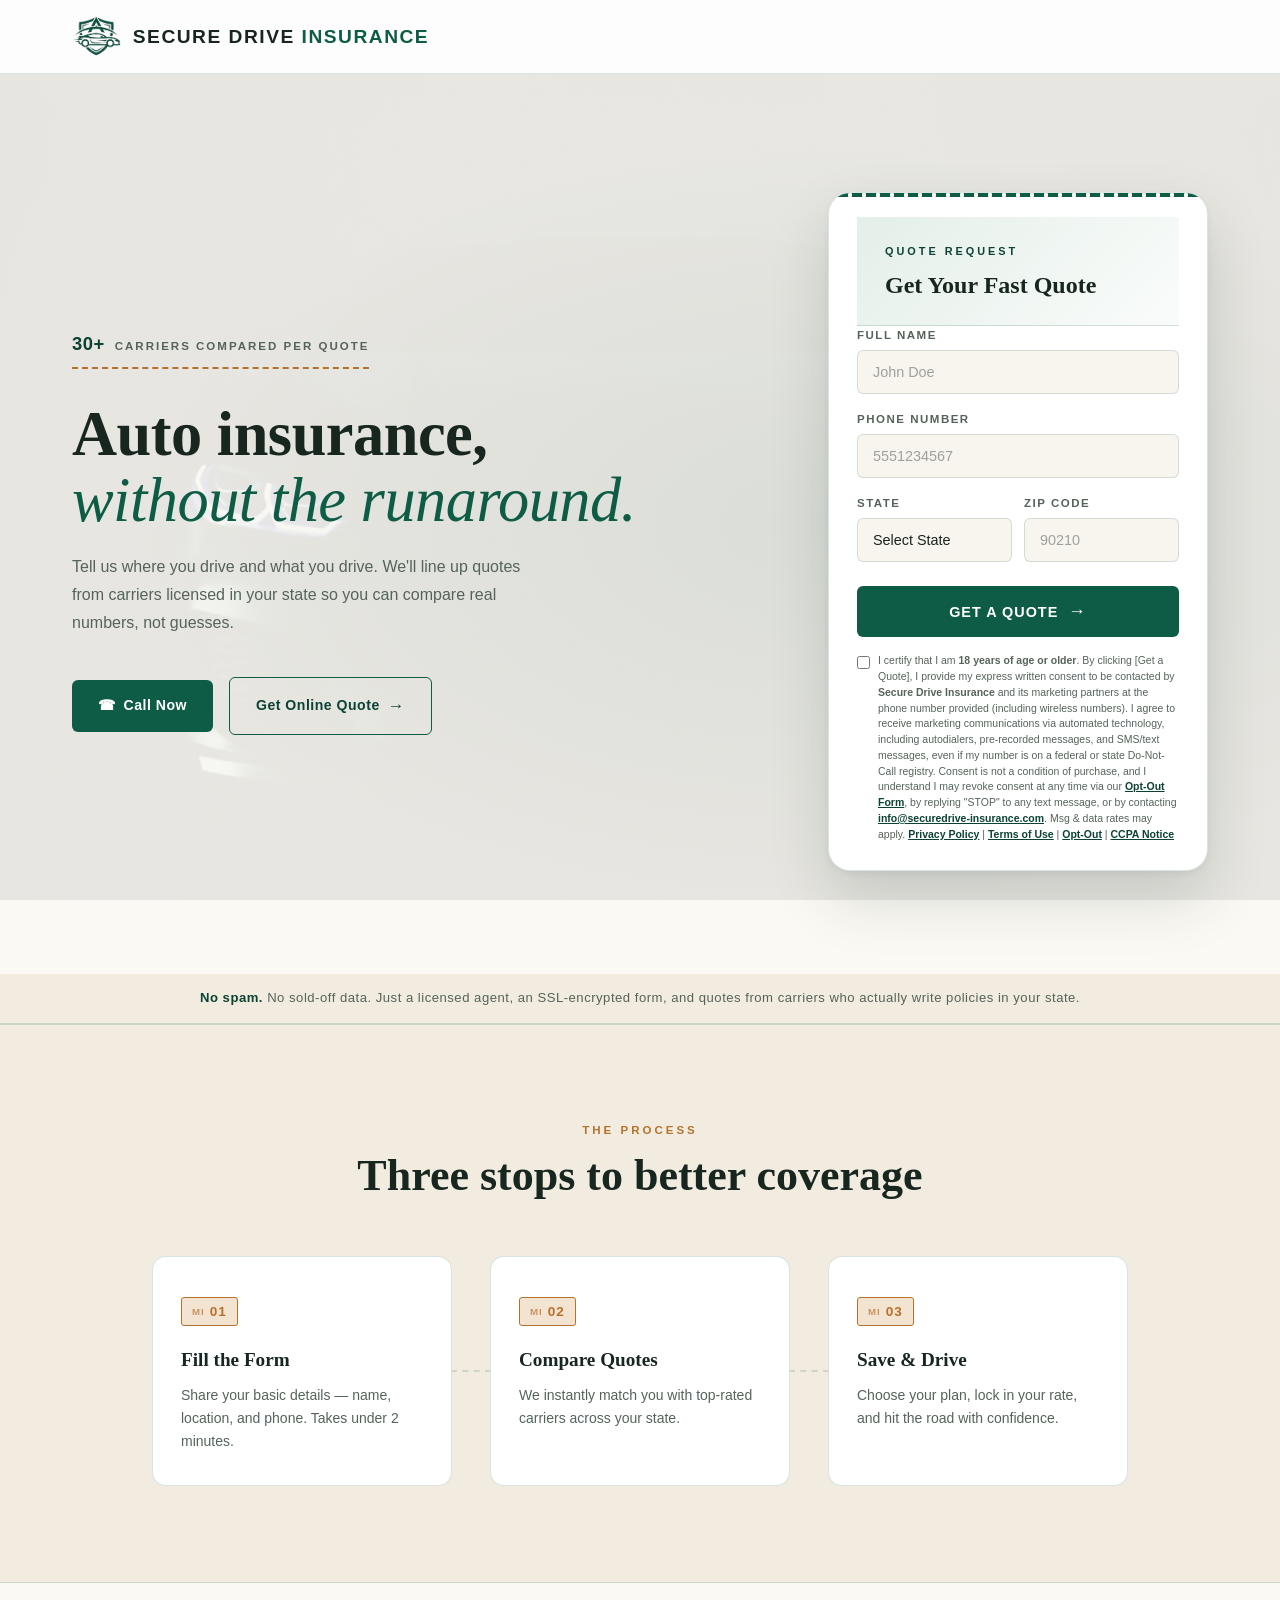
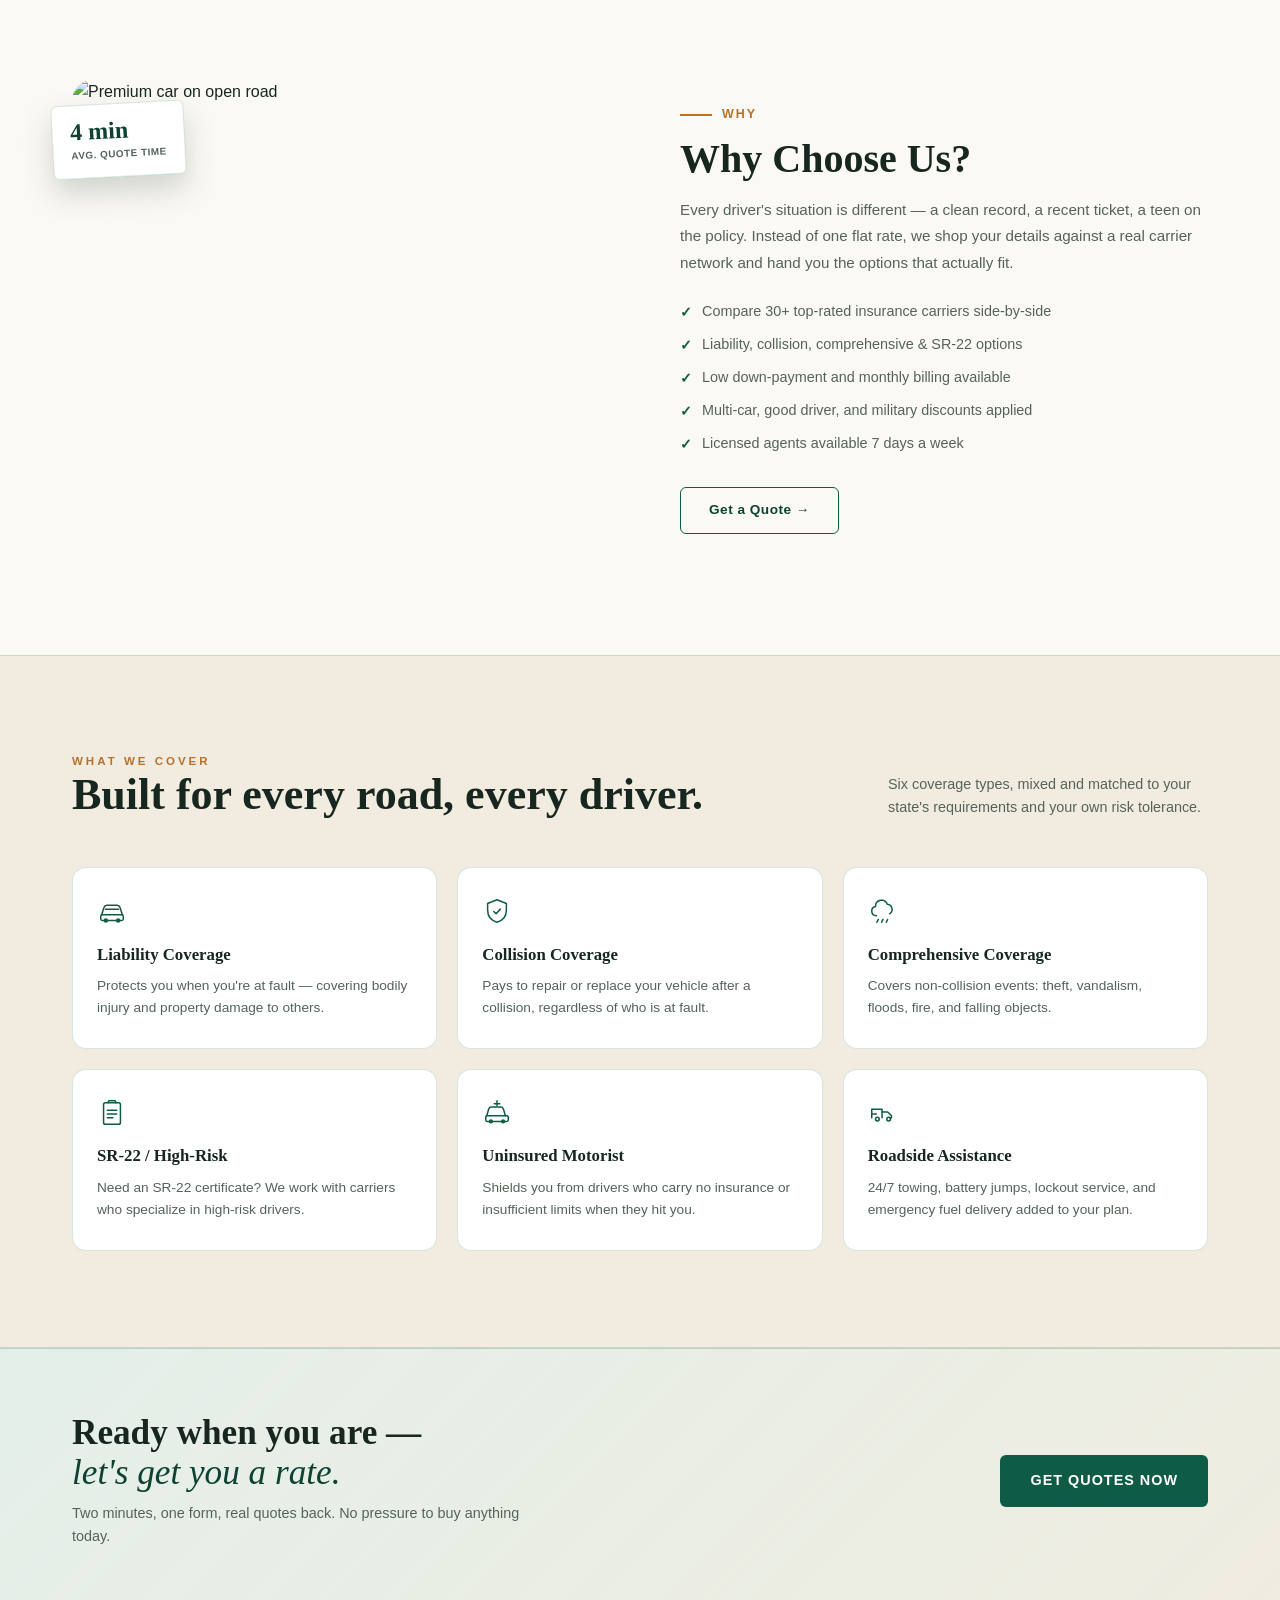
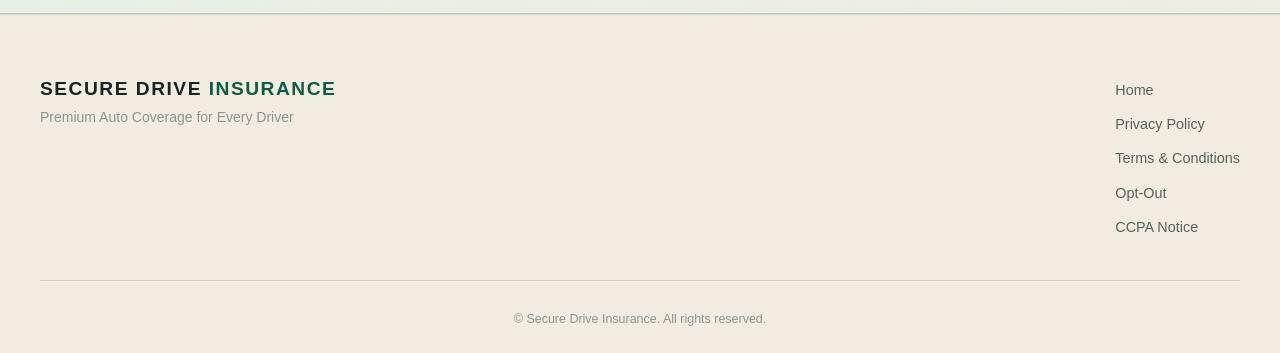
==== commit 41a7b82f: "Update index.html" ====
--- a/index.html
+++ b/index.html
@@ -330,9 +330,9 @@
 
         <noscript><img src="https://api.trustedform.com/ns.gif" alt="" /></noscript>
 
-        <noscript>
+        <!-- <noscript>
             <img src="https://createid.jornaya.com/noscript.gif?app_key=YOUR_CAMPAIGN_KEY" style="display:none;" alt="" />
-        </noscript>
+        </noscript> -->
 
         <script data-cfasync="false" src="/cdn-cgi/scripts/5c5dd728/cloudflare-static/email-decode.min.js"></script><script src="script.js"></script>
     <script defer src="https://static.cloudflareinsights.com/beacon.min.js/v4513226cdae34746b4dedf0b4dfa099e1781791509496" integrity="sha512-ZE9pZaUXND66v380QUtch/5sE9tPFh2zg45pR2PB0CVkCtOREv2AJKkSidISWkysEuQ0EH8faUU5du78bx87UQ==" data-cf-beacon='{"version":"2024.11.0","token":"a89002147d5f42ea9d8d5845d06a3f2c","r":1,"server_timing":{"name":{"cfCacheStatus":true,"cfEdge":true,"cfExtPri":true,"cfL4":true,"cfOrigin":true,"cfSpeedBrain":true},"location_startswith":null}}' crossorigin="anonymous"></script>
--- a/style.css
+++ b/style.css
@@ -1,12 +1,16 @@
 /* =============================================
    SECUREDRIVE INSURANCE
    Palette: warm ivory #FBF9F4 · deep emerald #0F5C46
+   Signature: mile-marker numbering + insurance-card tag,
+   drawn from the road / policy-card vocabulary of the subject.
    ============================================= */
 
 :root {
     --primary:       #0F5C46;
     --primary-dark:  #0B4234;
     --primary-tint:  #E4EFE9;
+    --route:         #B5722C; /* muted signpost amber — used sparingly, only on markers/dividers */
+    --route-tint:    #F3E4D2;
     --bg:            #FBF9F4;
     --bg-alt:        #F1ECDF;
     --panel:         #FFFFFF;
@@ -14,11 +18,12 @@
     --muted:         #55635A;
     --dim:           #8B9690;
     --border:        rgba(15, 92, 70, 0.16);
-    --radius-sm:     8px;
-    --radius-md:     16px;
-    --radius-lg:     24px;
-    --font-display:  'Playfair Display', Georgia, serif;
-    --font-body:     'DM Sans', -apple-system, BlinkMacSystemFont, 'Segoe UI', sans-serif;
+    --radius-sm:     6px;
+    --radius-md:     14px;
+    --radius-lg:     22px;
+    --font-display:  'Fraunces', Georgia, serif;
+    --font-body:     'Work Sans', -apple-system, BlinkMacSystemFont, 'Segoe UI', sans-serif;
+    --font-mark:     'Big Shoulders Display', 'Work Sans', sans-serif;
     --transition:    all 0.3s ease;
 }
 
@@ -81,10 +86,10 @@
 }
 
 .logo {
-    font-family: var(--font-body);
-    font-size: 1.1rem;
-    font-weight: 800;
-    letter-spacing: 2px;
+    font-family: var(--font-mark);
+    font-size: 1.2rem;
+    font-weight: 700;
+    letter-spacing: 1.5px;
     text-transform: uppercase;
     color: var(--ink);
     line-height: 1;
@@ -139,32 +144,51 @@
     animation: fadeUp 0.8s ease both;
 }
 
+/* Route strip — a small dashed underline motif instead of a rounded
+   "trusted by" pill. Reads like a stat you'd find on a policy summary,
+   not a marketing badge. */
 .badge {
     display: inline-flex;
-    align-items: center;
-    gap: 6px;
-    background: var(--primary-tint);
-    border: 1px solid rgba(15, 92, 70, 0.25);
-    color: var(--primary-dark);
-    font-size: 0.78rem;
-    letter-spacing: 1px;
+    align-items: baseline;
+    gap: 10px;
+    border-bottom: 2px dashed var(--route);
+    padding-bottom: 8px;
+    margin-bottom: 2rem;
+}
+
+.badge-num {
+    font-family: var(--font-mark);
+    font-size: 1.15rem;
+    font-weight: 700;
+    color: var(--primary-dark);
+    letter-spacing: 0.5px;
+}
+
+.badge-label {
+    font-size: 0.72rem;
+    letter-spacing: 2px;
     text-transform: uppercase;
-    padding: 7px 14px;
-    border-radius: 100px;
-    margin-bottom: 1.75rem;
+    color: var(--muted);
     font-weight: 600;
 }
 
 .hero-title {
     font-family: var(--font-display);
-    font-size: clamp(2.6rem, 5vw, 3.8rem);
-    font-weight: 900;
-    line-height: 1.08;
+    font-optical-sizing: auto;
+    font-size: clamp(2.6rem, 5vw, 3.9rem);
+    font-weight: 600;
+    font-style: normal;
+    line-height: 1.06;
+    letter-spacing: -0.5px;
     margin-bottom: 1.25rem;
     color: var(--ink);
 }
 
-.hero-title span { color: var(--primary); }
+.hero-title span {
+    color: var(--primary);
+    font-style: italic;
+    font-weight: 500;
+}
 
 .hero-sub {
     font-size: 1rem;
@@ -231,7 +255,7 @@
     transform: translateX(4px);
 }
 
-/* Hero Right — Form */
+/* Hero Right — Form, styled like a policy card */
 .hero-right {
     flex: 0 0 380px;
     max-width: 100%;
@@ -243,17 +267,34 @@
     border: 1px solid var(--border);
     border-radius: var(--radius-lg);
     overflow: hidden;
-    box-shadow: 0 32px 64px rgba(15, 40, 30, 0.14), 0 4px 12px rgba(15, 40, 30, 0.06);
+    box-shadow: 0 28px 60px rgba(15, 40, 30, 0.15), 0 3px 10px rgba(15, 40, 30, 0.06);
+    position: relative;
+}
+
+/* punched-card perforation along the top edge of the quote card —
+   a nod to a physical insurance card / ticket stub */
+.form-container::before {
+    content: '';
+    position: absolute;
+    top: 0; left: 0; right: 0;
+    height: 4px;
+    background-image: radial-gradient(circle, var(--bg) 2px, transparent 2.5px);
+    background-size: 14px 4px;
+    background-repeat: repeat-x;
+    background-position: center;
+    background-color: var(--primary);
+    z-index: 3;
 }
 
 .form-header {
     background: linear-gradient(135deg, var(--primary-tint) 0%, rgba(228, 239, 233, 0.2) 100%);
     border-bottom: 1px solid var(--border);
-    padding: 1.5rem 1.75rem 1.25rem;
+    padding: 1.6rem 1.75rem 1.25rem;
 }
 
 .form-eyebrow {
-    font-size: 0.65rem;
+    font-family: var(--font-mark);
+    font-size: 0.68rem;
     letter-spacing: 3px;
     text-transform: uppercase;
     color: var(--primary-dark);
@@ -263,8 +304,8 @@
 
 h3 {
     font-family: var(--font-display);
-    font-size: 1.45rem;
-    font-weight: 700;
+    font-size: 1.5rem;
+    font-weight: 600;
     color: var(--ink);
     text-align: left;
 }
@@ -273,7 +314,8 @@
 
 label {
     display: block;
-    font-size: 0.7rem;
+    font-family: var(--font-mark);
+    font-size: 0.72rem;
     letter-spacing: 1.5px;
     text-transform: uppercase;
     color: var(--muted);
@@ -395,6 +437,8 @@
 .partners-link:hover { color: var(--primary); }
 
 /* ── TRUST BAR ───────────────────────────────── */
+/* A single readable line rather than a row of identical checkmarked
+   pills — set as running text so it doesn't scan as a template block. */
 .trust-bar {
     background: var(--bg-alt);
     border-bottom: 1px solid var(--border);
@@ -404,20 +448,20 @@
 .trust-inner {
     max-width: 1200px;
     margin: 0 auto;
-    display: flex;
-    align-items: center;
-    justify-content: center;
-    gap: 2rem;
-    flex-wrap: wrap;
-}
-
-.trust-inner span {
-    font-size: 0.75rem;
-    letter-spacing: 1.5px;
-    text-transform: uppercase;
+    text-align: center;
+}
+
+.trust-inner p {
+    font-family: var(--font-mark);
+    font-size: 0.82rem;
+    letter-spacing: 0.5px;
     color: var(--muted);
-    font-weight: 600;
-    white-space: nowrap;
+    font-weight: 500;
+}
+
+.trust-inner strong {
+    color: var(--primary-dark);
+    font-weight: 700;
 }
 
 /* ── SHARED SECTION STYLES ───────────────────── */
@@ -428,10 +472,11 @@
 }
 
 .section-label {
-    font-size: 0.68rem;
-    letter-spacing: 4px;
+    font-family: var(--font-mark);
+    font-size: 0.72rem;
+    letter-spacing: 3px;
     text-transform: uppercase;
-    color: var(--primary-dark);
+    color: var(--route);
     font-weight: 700;
     margin-bottom: 0.75rem;
     text-align: center;
@@ -440,14 +485,14 @@
 .section-title {
     font-family: var(--font-display);
     font-size: clamp(1.9rem, 3.5vw, 2.75rem);
-    font-weight: 900;
+    font-weight: 600;
     color: var(--ink);
     line-height: 1.1;
     margin-bottom: 0.5rem;
     text-align: center;
 }
 
-/* ── HOW IT WORKS ────────────────────────────── */
+/* ── HOW IT WORKS — mile-marker treatment ────── */
 .how-it-works {
     background: var(--bg-alt);
     border-top: 1px solid var(--border);
@@ -467,12 +512,13 @@
     flex: 1;
     min-width: 200px;
     max-width: 300px;
-    padding: 2.25rem 1.75rem;
+    padding: 2.5rem 1.75rem 2rem;
     background: var(--panel);
     border: 1px solid var(--border);
     border-radius: var(--radius-md);
     transition: var(--transition);
-    text-align: center;
+    text-align: left;
+    position: relative;
 }
 
 .step:hover {
@@ -481,29 +527,44 @@
     transform: translateY(-4px);
 }
 
+/* mile-marker tag: small signpost-style rectangle, not a giant faint
+   numeral — the number reads like a route marker, not decoration */
 .step-num {
-    font-family: var(--font-display);
-    font-size: 2.8rem;
-    font-weight: 900;
-    color: rgba(15, 92, 70, 0.14);
-    line-height: 1;
-    margin-bottom: 0.75rem;
+    display: inline-flex;
+    align-items: center;
+    gap: 5px;
+    font-family: var(--font-mark);
+    font-size: 0.85rem;
+    font-weight: 700;
+    letter-spacing: 1px;
+    color: var(--route);
+    border: 1.5px solid var(--route);
+    background: var(--route-tint);
+    padding: 3px 10px 2px;
+    border-radius: 3px;
+    margin-bottom: 1.1rem;
+}
+
+.step-num::before {
+    content: 'MI';
+    font-size: 0.6rem;
+    opacity: 0.7;
 }
 
 .step h4 {
     font-family: var(--font-display);
-    font-size: 1.1rem;
+    font-size: 1.2rem;
     color: var(--ink);
     margin-bottom: 0.5rem;
-    font-weight: 700;
+    font-weight: 600;
 }
 
 .step p { color: var(--muted); font-size: 0.875rem; line-height: 1.65; }
 
 .step-connector {
-    width: 48px;
-    height: 1px;
-    background: linear-gradient(90deg, transparent, var(--primary), transparent);
+    width: 40px;
+    height: 0;
+    border-top: 2px dashed var(--border);
     flex-shrink: 0;
     align-self: center;
     margin: 0 -1px;
@@ -534,38 +595,40 @@
     filter: saturate(1.02) brightness(1.02);
 }
 
+/* policy-card style tag instead of a circular vanity-stat badge —
+   angled like a stapled card corner, states a concrete, checkable fact */
 .why-badge {
     position: absolute;
-    bottom: -1.25rem;
-    right: -1.25rem;
-    background: var(--primary);
-    color: #ffffff;
-    border-radius: 50%;
-    width: 100px;
-    height: 100px;
+    top: 1.5rem;
+    left: -1.25rem;
+    background: var(--panel);
+    border: 1px solid var(--border);
+    color: var(--ink);
+    border-radius: var(--radius-sm);
+    padding: 0.85rem 1.1rem;
+    box-shadow: 0 14px 30px rgba(15, 40, 30, 0.18);
+    transform: rotate(-3deg);
     display: flex;
     flex-direction: column;
-    align-items: center;
-    justify-content: center;
-    box-shadow: 0 8px 28px rgba(15, 92, 70, 0.35);
+    min-width: 132px;
 }
 
 .why-badge-num {
     font-family: var(--font-display);
-    font-size: 1.25rem;
-    font-weight: 900;
+    font-size: 1.5rem;
+    font-weight: 700;
     line-height: 1;
-    color: #ffffff;
+    color: var(--primary-dark);
 }
 
 .why-badge-label {
-    font-size: 0.58rem;
+    font-family: var(--font-mark);
+    font-size: 0.62rem;
     letter-spacing: 0.5px;
-    text-align: center;
-    color: rgba(255, 255, 255, 0.8);
+    color: var(--muted);
     text-transform: uppercase;
-    font-weight: 700;
-    margin-top: 2px;
+    font-weight: 600;
+    margin-top: 4px;
 }
 
 .section-tag {
@@ -576,24 +639,25 @@
 }
 
 .section-tag .line {
-    width: 48px;
+    width: 32px;
     height: 2px;
-    background: var(--primary);
+    background: var(--route);
     flex-shrink: 0;
 }
 
 .section-tag .tag-text {
-    color: var(--primary-dark);
+    font-family: var(--font-mark);
+    color: var(--route);
     font-weight: 700;
     font-size: 0.78rem;
-    letter-spacing: 3px;
+    letter-spacing: 2px;
     text-transform: uppercase;
 }
 
 .why-heading {
     font-family: var(--font-display);
     font-size: clamp(2rem, 3.5vw, 2.5rem);
-    font-weight: 900;
+    font-weight: 600;
     color: var(--ink);
     line-height: 1.1;
     margin-bottom: 1rem;
@@ -634,7 +698,7 @@
     border: 1px solid var(--primary);
     color: var(--primary-dark);
     text-decoration: none;
-    border-radius: 100px;
+    border-radius: var(--radius-sm);
     font-size: 0.85rem;
     font-weight: 700;
     letter-spacing: 0.5px;
@@ -654,11 +718,32 @@
     border-bottom: 1px solid var(--border);
 }
 
+.coverage-intro-row {
+    display: flex;
+    align-items: flex-end;
+    justify-content: space-between;
+    gap: 2rem;
+    flex-wrap: wrap;
+    margin-bottom: 3rem;
+}
+
+.coverage-intro-row .section-label,
+.coverage-intro-row .section-title {
+    text-align: left;
+    margin-bottom: 0;
+}
+
+.coverage-intro-row p {
+    color: var(--muted);
+    font-size: 0.9rem;
+    max-width: 320px;
+    line-height: 1.6;
+}
+
 .coverage-grid {
     display: grid;
     grid-template-columns: repeat(3, 1fr);
     gap: 1.25rem;
-    margin-top: 3rem;
 }
 
 .coverage-card {
@@ -674,9 +759,9 @@
 .coverage-card::before {
     content: '';
     position: absolute;
-    top: 0; left: 0; right: 0;
-    height: 2px;
-    background: linear-gradient(90deg, transparent, var(--primary), transparent);
+    top: 0; left: 0;
+    width: 3px; height: 100%;
+    background: var(--route);
     opacity: 0;
     transition: opacity 0.3s;
 }
@@ -690,17 +775,20 @@
 .coverage-card:hover::before { opacity: 1; }
 
 .cc-icon {
-    font-size: 1.75rem;
-    margin-bottom: 0.85rem;
-    display: block;
-}
+    width: 30px;
+    height: 30px;
+    margin-bottom: 0.9rem;
+    color: var(--primary);
+}
+
+.cc-icon svg { width: 100%; height: 100%; display: block; }
 
 .coverage-card h4 {
     font-family: var(--font-display);
-    font-size: 1rem;
+    font-size: 1.05rem;
     color: var(--ink);
     margin-bottom: 0.4rem;
-    font-weight: 700;
+    font-weight: 600;
 }
 
 .coverage-card p { font-size: 0.855rem; color: var(--muted); line-height: 1.65; }
@@ -728,13 +816,17 @@
 .cta-banner-text h2 {
     font-family: var(--font-display);
     font-size: clamp(1.6rem, 3vw, 2.2rem);
-    font-weight: 900;
+    font-weight: 600;
     color: var(--ink);
     line-height: 1.15;
     margin-bottom: 0.5rem;
 }
 
-.cta-banner-text h2 span { color: var(--primary-dark); }
+.cta-banner-text h2 span {
+    color: var(--primary-dark);
+    font-style: italic;
+    font-weight: 500;
+}
 
 .cta-banner-text p { color: var(--muted); font-size: 0.9rem; max-width: 480px; }
 
@@ -995,7 +1087,7 @@
     letter-spacing: 1.5px;
     text-transform: uppercase;
     padding: 5px 12px;
-    border-radius: 100px;
+    border-radius: var(--radius-sm);
     margin-bottom: 0.75rem;
 }
 
@@ -1003,6 +1095,10 @@
 @keyframes fadeUp {
     from { opacity: 0; transform: translateY(22px); }
     to   { opacity: 1; transform: translateY(0); }
+}
+
+@media (prefers-reduced-motion: reduce) {
+    * { animation-duration: 0.01ms !important; transition-duration: 0.01ms !important; }
 }
 
 /* ── RESPONSIVE ──────────────────────────────── */
@@ -1046,11 +1142,13 @@
         gap: 0.75rem;
     }
 
-    .step { max-width: 100%; width: 100%; }
+    .step { max-width: 100%; width: 100%; text-align: left; }
 
     .step-connector {
         width: 1px;
         height: 28px;
+        border-top: none;
+        border-left: 2px dashed var(--border);
         margin: 0 auto;
     }
 
@@ -1062,12 +1160,15 @@
     }
 
     .why-image { height: 280px; }
-    .why-badge { right: 0; bottom: -1rem; }
+    .why-badge { left: 1rem; top: -1rem; transform: rotate(-2deg); }
     .why-text-col { text-align: center; }
 
     .section-tag { justify-content: center; }
     .why-list li { text-align: left; }
 
+    .coverage-intro-row { flex-direction: column; align-items: flex-start; }
+    .coverage-intro-row .section-label,
+    .coverage-intro-row .section-title { text-align: left; }
     .coverage-grid { grid-template-columns: 1fr; }
 
     .cta-banner-inner {
@@ -1091,7 +1192,7 @@
 
 /* Small mobile */
 @media (max-width: 480px) {
-    .logo { font-size: 0.9rem; letter-spacing: 1px; }
+    .logo { font-size: 1rem; letter-spacing: 1px; }
     .nav-logo-img { height: 36px; }
     .hero-title { font-size: 2.2rem; }
     .submit-btn { font-size: 0.85rem; }
@@ -1105,9 +1206,6 @@
 
 /* =============================================
    CLICK-TO-CALL PANEL (used on /quotes)
-   Sits inside the same .form-container/.form-header
-   shell as the lead form, so it inherits the card
-   shadow, radius, and header treatment for free.
    ============================================= */
 
 .call-card-body {
@@ -1126,7 +1224,7 @@
     display: block;
     font-family: var(--font-display);
     font-size: 2rem;
-    font-weight: 900;
+    font-weight: 700;
     color: var(--primary-dark);
     text-decoration: none;
     letter-spacing: 0.5px;
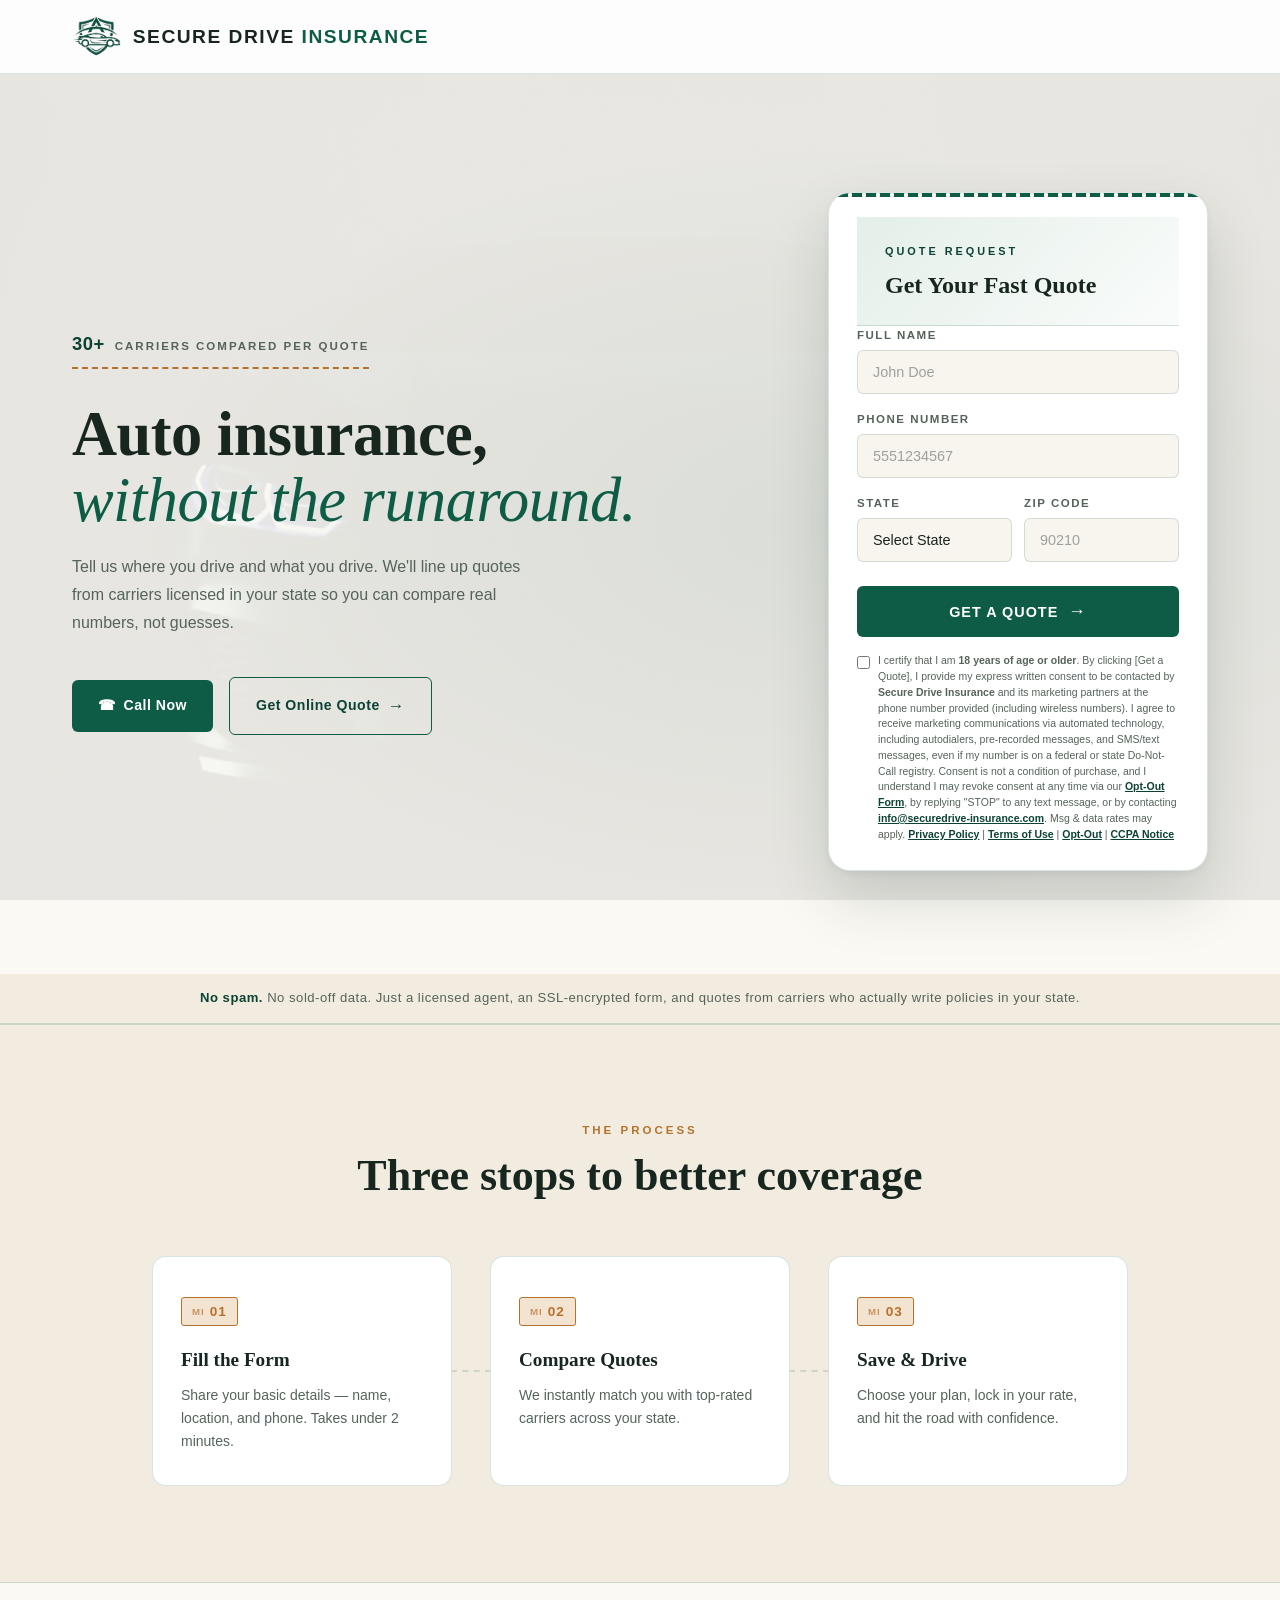
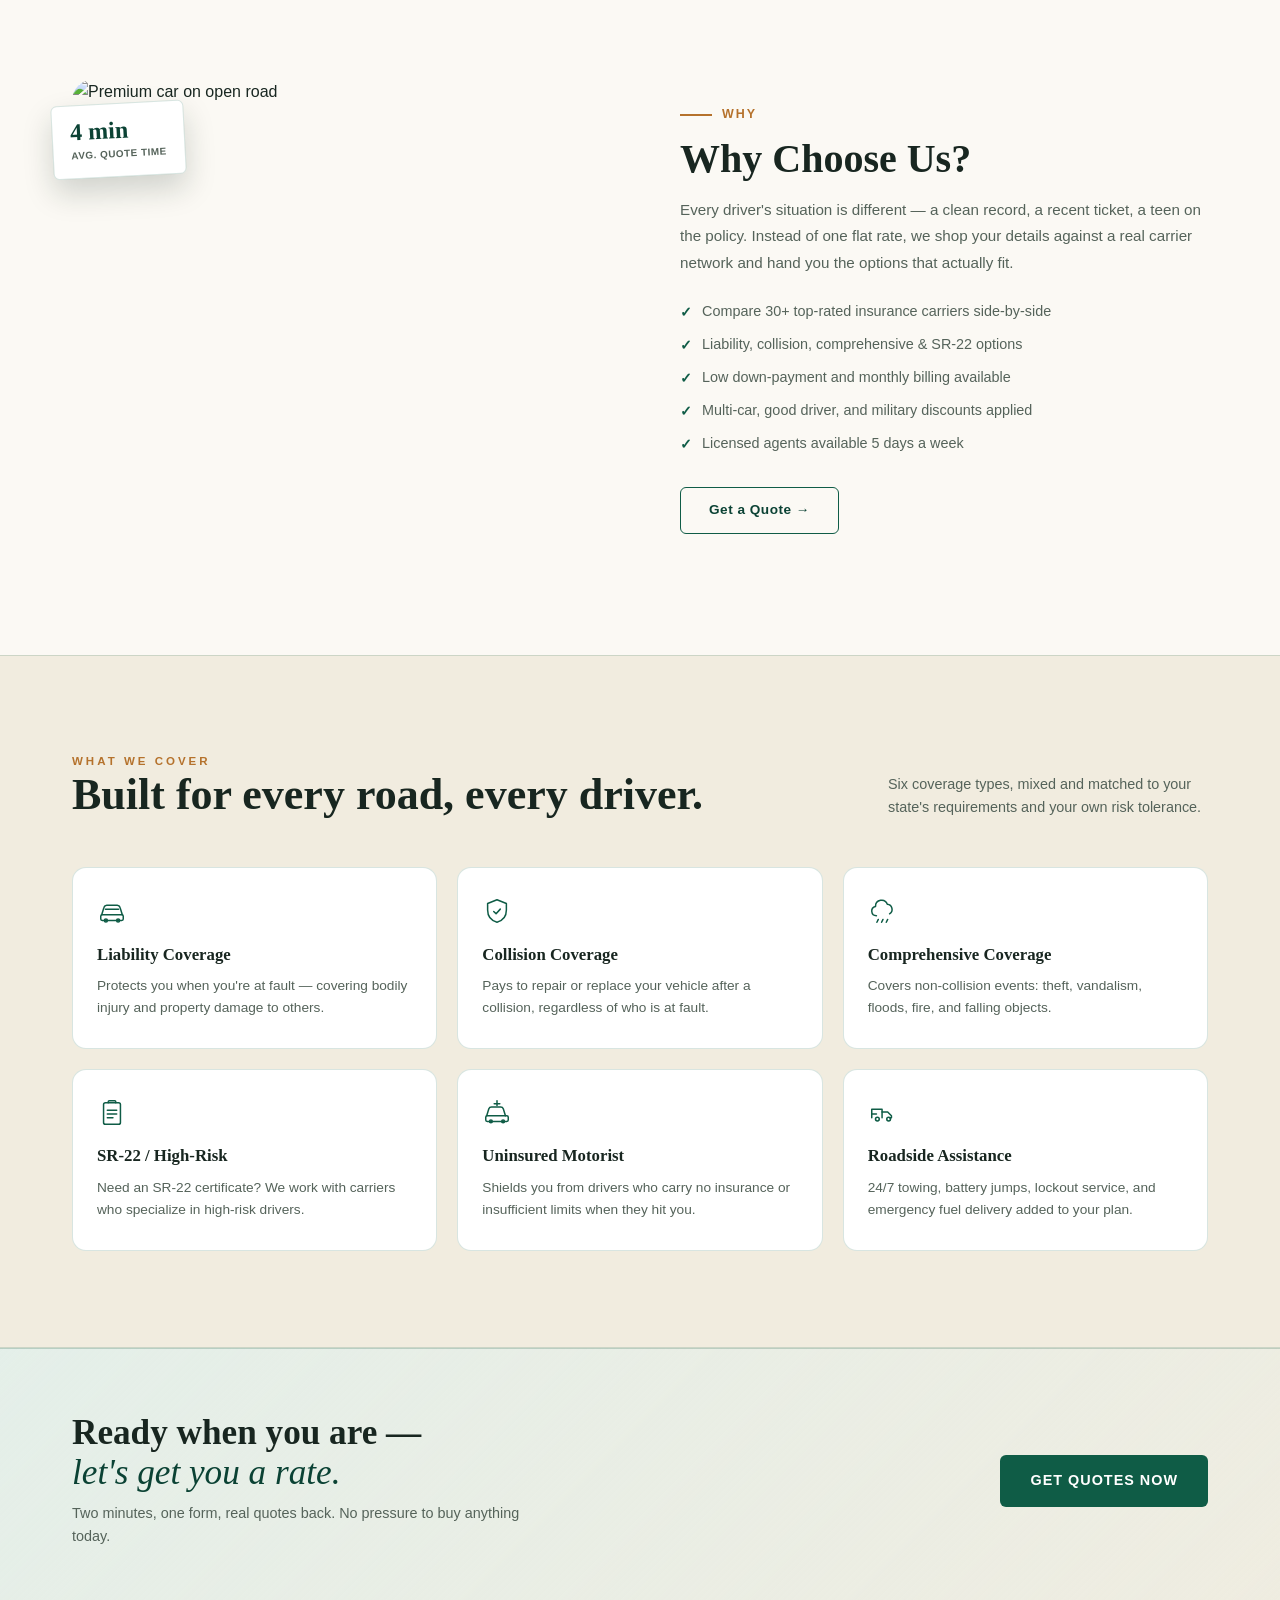
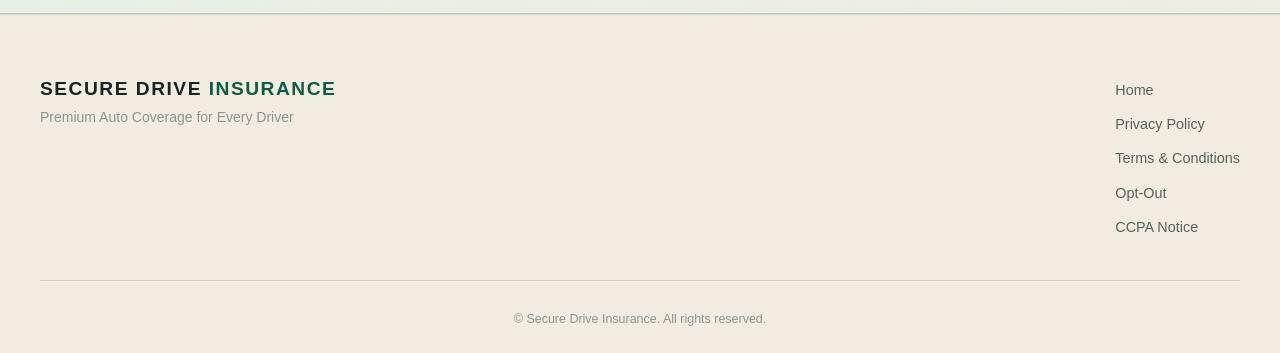
==== commit 1651cc2c: "Update index.html" ====
--- a/index.html
+++ b/index.html
@@ -9,18 +9,18 @@
         <meta property="og:image" content="https://securedrive-insurance.com/images/logo.png" />
         <meta property="og:url" content="https://securedrive-insurance.com" />
         <title>Secure Drive Insurance | Premium Auto Coverage</title>
-        <link rel="icon" type="image/png" href="images/logo.png" />
+        <link rel="icon" type="image/png" href="/images/logo.png" />
         <link rel="preconnect" href="https://fonts.googleapis.com" />
         <link rel="preconnect" href="https://fonts.gstatic.com" crossorigin />
         <link href="https://fonts.googleapis.com/css2?family=Fraunces:ital,opsz,wght@0,9..144,400;0,9..144,600;0,9..144,700;1,9..144,500&family=Big+Shoulders+Display:wght@600;700;800&family=Work+Sans:wght@300;400;500;600;700&display=swap" rel="stylesheet" />
-        <link rel="stylesheet" href="style.css" />
+        <link rel="stylesheet" href="/style.css" />
     </head>
     <body>
 
         <nav class="navbar">
             <div class="nav-inner">
                 <div class="nav-brand">
-                    <img src="images/logo.png" alt="SecureDrive Logo" class="nav-logo-img" />
+                    <img src="/images/logo.png" alt="SecureDrive Logo" class="nav-logo-img" />
                     <div class="logo">SECURE DRIVE<span> INSURANCE</span></div>
                 </div>
             </div>
@@ -123,8 +123,8 @@
                                     by replying "STOP" to any text message, or by contacting
                                     <a href="mailto:info@securedrive-insurance.com">info@securedrive-insurance.com</a>.
                                     Msg &amp; data rates may apply.
-                                    <a href="privacy.html">Privacy Policy</a> |
-                                    <a href="terms.html">Terms of Use</a> |
+                                    <a href="/privacy">Privacy Policy</a> |
+                                    <a href="/terms">Terms of Use</a> |
                                     <a href="#optout" class="partners-link">Opt-Out</a> |
                                     <a href="#ccpa" class="partners-link">CCPA Notice</a>
                                 </p>
@@ -171,7 +171,7 @@
             <div class="why-inner">
                 <div class="why-image-col">
                     <img
-                        src="images/wus.png"
+                        src="/images/wus.png"
                         alt="Premium car on open road"
                         loading="lazy"
                         class="why-image"
@@ -197,7 +197,7 @@
                         <li><span class="check">&#10003;</span> Liability, collision, comprehensive &amp; SR-22 options</li>
                         <li><span class="check">&#10003;</span> Low down-payment and monthly billing available</li>
                         <li><span class="check">&#10003;</span> Multi-car, good driver, and military discounts applied</li>
-                        <li><span class="check">&#10003;</span> Licensed agents available 7 days a week</li>
+                        <li><span class="check">&#10003;</span> Licensed agents available 5 days a week</li>
                     </ul>
                     <a href="#leadForm" class="read-more-btn">Get a Quote &rarr;</a>
                 </div>
@@ -310,8 +310,8 @@
                 </div>
                 <div class="footer-links">
                     <a href="#Home">Home</a>
-                    <a href="privacy.html">Privacy Policy</a>
-                    <a href="terms.html">Terms &amp; Conditions</a>
+                    <a href="/privacy">Privacy Policy</a>
+                    <a href="/terms">Terms &amp; Conditions</a>
                     <a href="#optout">Opt-Out</a>
                     <a href="#ccpa">CCPA Notice</a>
                 </div>
@@ -330,11 +330,11 @@
 
         <noscript><img src="https://api.trustedform.com/ns.gif" alt="" /></noscript>
 
-        <!-- <noscript>
+        <noscript>
             <img src="https://createid.jornaya.com/noscript.gif?app_key=YOUR_CAMPAIGN_KEY" style="display:none;" alt="" />
-        </noscript> -->
-
-        <script data-cfasync="false" src="/cdn-cgi/scripts/5c5dd728/cloudflare-static/email-decode.min.js"></script><script src="script.js"></script>
+        </noscript>
+
+        <script data-cfasync="false" src="/cdn-cgi/scripts/5c5dd728/cloudflare-static/email-decode.min.js"></script><script src="/script.js"></script>
     <script defer src="https://static.cloudflareinsights.com/beacon.min.js/v4513226cdae34746b4dedf0b4dfa099e1781791509496" integrity="sha512-ZE9pZaUXND66v380QUtch/5sE9tPFh2zg45pR2PB0CVkCtOREv2AJKkSidISWkysEuQ0EH8faUU5du78bx87UQ==" data-cf-beacon='{"version":"2024.11.0","token":"a89002147d5f42ea9d8d5845d06a3f2c","r":1,"server_timing":{"name":{"cfCacheStatus":true,"cfEdge":true,"cfExtPri":true,"cfL4":true,"cfOrigin":true,"cfSpeedBrain":true},"location_startswith":null}}' crossorigin="anonymous"></script>
 </body>
 </html>
--- a/style.css
+++ b/style.css
@@ -1,15 +1,8 @@
-/* =============================================
-   SECUREDRIVE INSURANCE
-   Palette: warm ivory #FBF9F4 · deep emerald #0F5C46
-   Signature: mile-marker numbering + insurance-card tag,
-   drawn from the road / policy-card vocabulary of the subject.
-   ============================================= */
-
 :root {
     --primary:       #0F5C46;
     --primary-dark:  #0B4234;
     --primary-tint:  #E4EFE9;
-    --route:         #B5722C; /* muted signpost amber — used sparingly, only on markers/dividers */
+    --route:         #B5722C;
     --route-tint:    #F3E4D2;
     --bg:            #FBF9F4;
     --bg-alt:        #F1ECDF;
@@ -144,9 +137,6 @@
     animation: fadeUp 0.8s ease both;
 }
 
-/* Route strip — a small dashed underline motif instead of a rounded
-   "trusted by" pill. Reads like a stat you'd find on a policy summary,
-   not a marketing badge. */
 .badge {
     display: inline-flex;
     align-items: baseline;
@@ -255,7 +245,7 @@
     transform: translateX(4px);
 }
 
-/* Hero Right — Form, styled like a policy card */
+/* Hero Right — Form,*/
 .hero-right {
     flex: 0 0 380px;
     max-width: 100%;
@@ -271,8 +261,6 @@
     position: relative;
 }
 
-/* punched-card perforation along the top edge of the quote card —
-   a nod to a physical insurance card / ticket stub */
 .form-container::before {
     content: '';
     position: absolute;
@@ -437,8 +425,6 @@
 .partners-link:hover { color: var(--primary); }
 
 /* ── TRUST BAR ───────────────────────────────── */
-/* A single readable line rather than a row of identical checkmarked
-   pills — set as running text so it doesn't scan as a template block. */
 .trust-bar {
     background: var(--bg-alt);
     border-bottom: 1px solid var(--border);
@@ -492,7 +478,7 @@
     text-align: center;
 }
 
-/* ── HOW IT WORKS — mile-marker treatment ────── */
+/* ── HOW IT WORKS — */
 .how-it-works {
     background: var(--bg-alt);
     border-top: 1px solid var(--border);
@@ -527,8 +513,6 @@
     transform: translateY(-4px);
 }
 
-/* mile-marker tag: small signpost-style rectangle, not a giant faint
-   numeral — the number reads like a route marker, not decoration */
 .step-num {
     display: inline-flex;
     align-items: center;
@@ -595,8 +579,6 @@
     filter: saturate(1.02) brightness(1.02);
 }
 
-/* policy-card style tag instead of a circular vanity-stat badge —
-   angled like a stapled card corner, states a concrete, checkable fact */
 .why-badge {
     position: absolute;
     top: 1.5rem;
@@ -973,35 +955,81 @@
     box-shadow: 0 30px 60px rgba(15, 40, 30, 0.28);
 }
 
-.modal-content h2 {
+.modal-content h2, .legal-card h2 {
     font-family: var(--font-display);
     font-size: 1.75rem;
+    font-weight: 600;
     color: #1d1d1f;
     margin-bottom: 0.5rem;
 }
 
-.modal-content h3 {
+.modal-content h3, .legal-card h3 {
     font-family: var(--font-display);
-    font-size: 1.05rem;
+    font-weight: 600;
     color: var(--primary-dark);
     margin: 1.5rem 0 0.4rem;
     text-align: left;
     font-size: 1rem;
 }
 
-.modal-content p, .modal-content li {
+.modal-content p, .modal-content li,
+.legal-card p, .legal-card li {
     font-size: 0.88rem;
     color: #3a3a3a;
     line-height: 1.7;
 }
 
-.modal-content ul { padding-left: 1.25rem; margin: 0.5rem 0 0.75rem; }
-.modal-content li { margin-bottom: 0.3rem; }
-.modal-content a { color: var(--primary-dark); }
+.modal-content ul, .legal-card ul { padding-left: 1.25rem; margin: 0.5rem 0 0.75rem; }
+.modal-content li, .legal-card li { margin-bottom: 0.3rem; }
+.modal-content a, .legal-card a { color: var(--primary-dark); }
 
 .modal-content::-webkit-scrollbar { width: 6px; }
 .modal-content::-webkit-scrollbar-track { background: #f0f0f0; border-radius: 10px; }
 .modal-content::-webkit-scrollbar-thumb { background: #ccc; border-radius: 10px; }
+
+/* ── LEGAL PAGES (Privacy / Terms) ──── */
+.legal-hero {
+    background: var(--bg-alt);
+    border-bottom: 1px solid var(--border);
+    padding: 3.5rem 2rem 2.75rem;
+    text-align: center;
+}
+
+.legal-hero .section-label { margin-bottom: 0.6rem; }
+
+.legal-hero h1 {
+    font-family: var(--font-display);
+    font-size: clamp(2rem, 4vw, 2.75rem);
+    font-weight: 600;
+    color: var(--ink);
+    line-height: 1.1;
+}
+
+.legal-hero p {
+    color: var(--muted);
+    font-size: 0.88rem;
+    margin-top: 0.6rem;
+}
+
+.legal-page-section {
+    max-width: 760px;
+    margin: 0 auto;
+    padding: 4rem 2rem 6rem;
+}
+
+.legal-card {
+    background: var(--panel);
+    border: 1px solid var(--border);
+    border-radius: var(--radius-lg);
+    padding: 3rem;
+    box-shadow: 0 24px 56px rgba(15, 40, 30, 0.1);
+}
+
+.legal-card h2:first-child { margin-top: 0; }
+
+@media (max-width: 600px) {
+    .legal-card { padding: 2rem 1.5rem; }
+}
 
 .close-btn {
     position: absolute;
@@ -1258,7 +1286,7 @@
     .call-card-number { font-size: 1.6rem; }
 }
 
-/* ── CLICK-TO-CALL — larger container (page-specific) ───── */
+/* ── CLICK-TO-CALL — (page-specific) ───── */
 .hero-right--call {
     flex: 0 0 460px;
 }
@@ -1294,4 +1322,4 @@
     .hero-right--call { flex: unset; width: 100%; }
     .call-card-container { min-height: unset; }
     .hero-right--call .call-card-body { padding: 1.75rem; }
-}
+}
